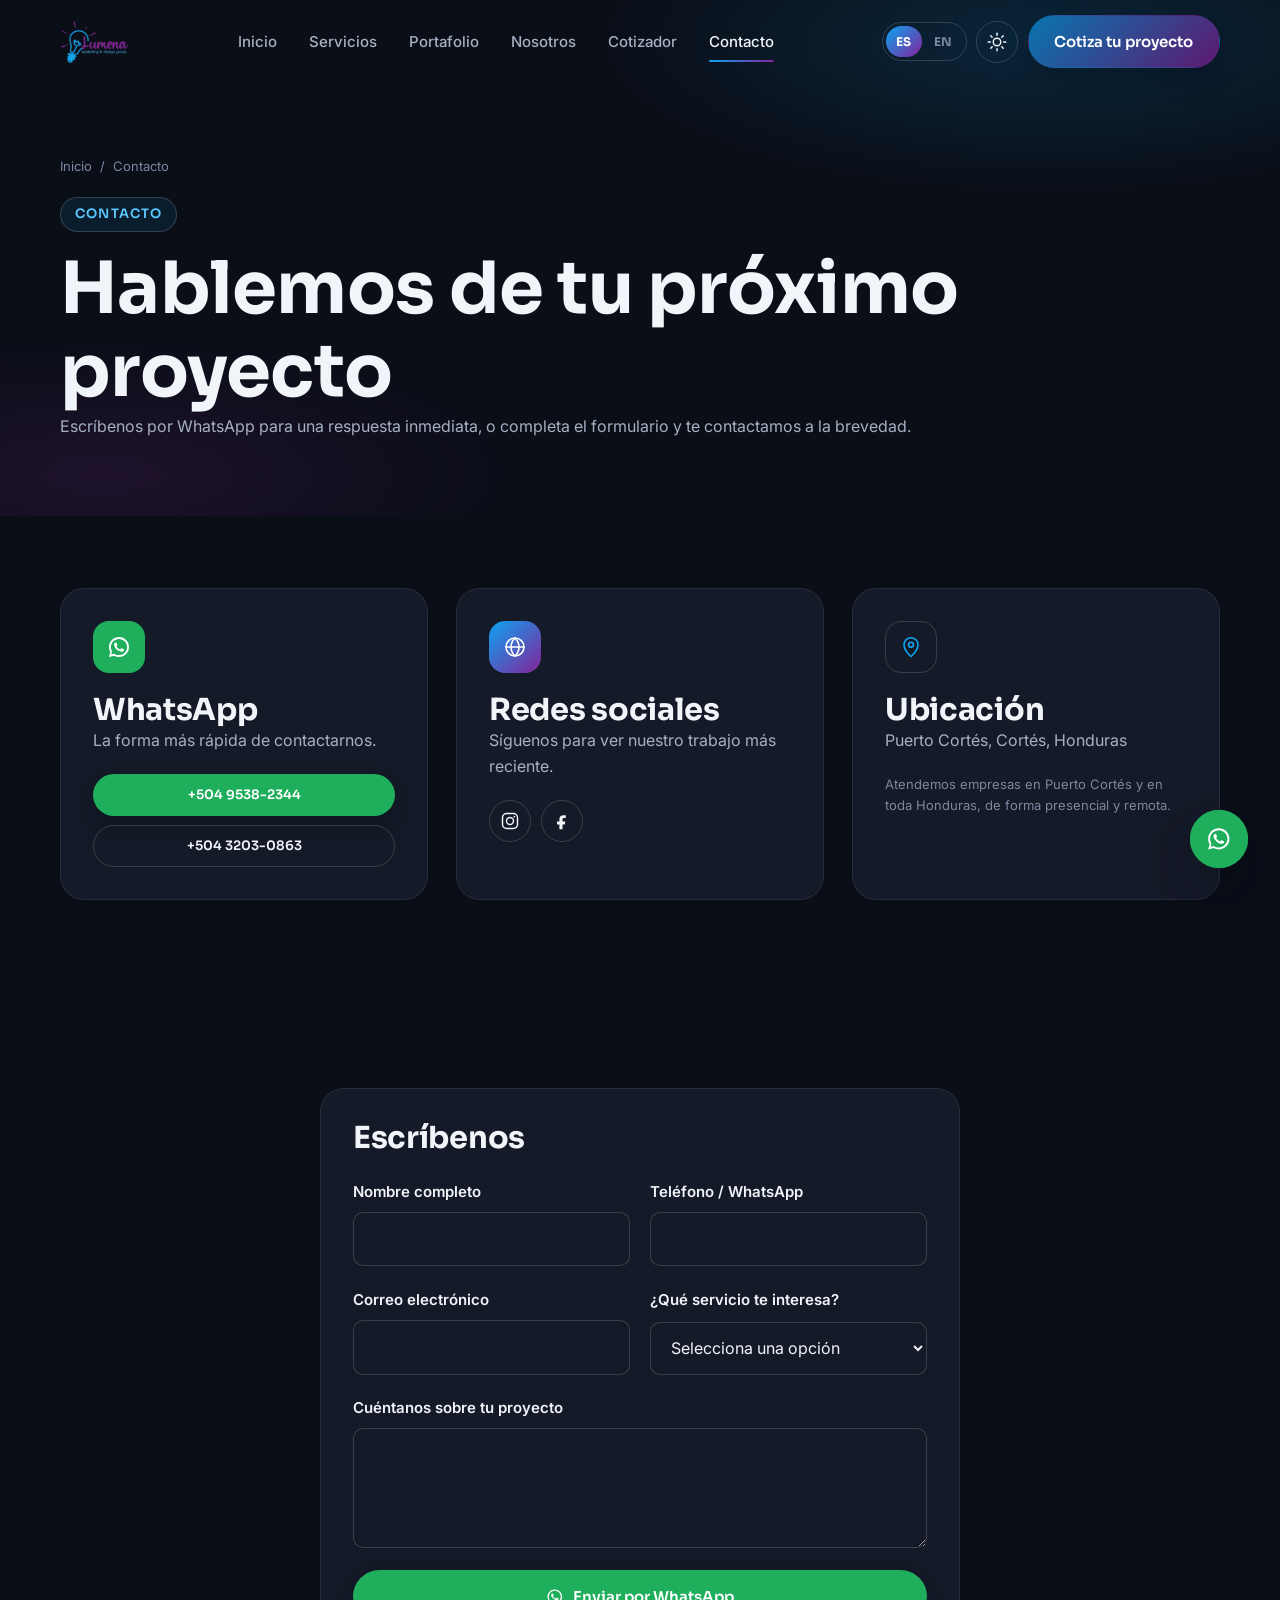
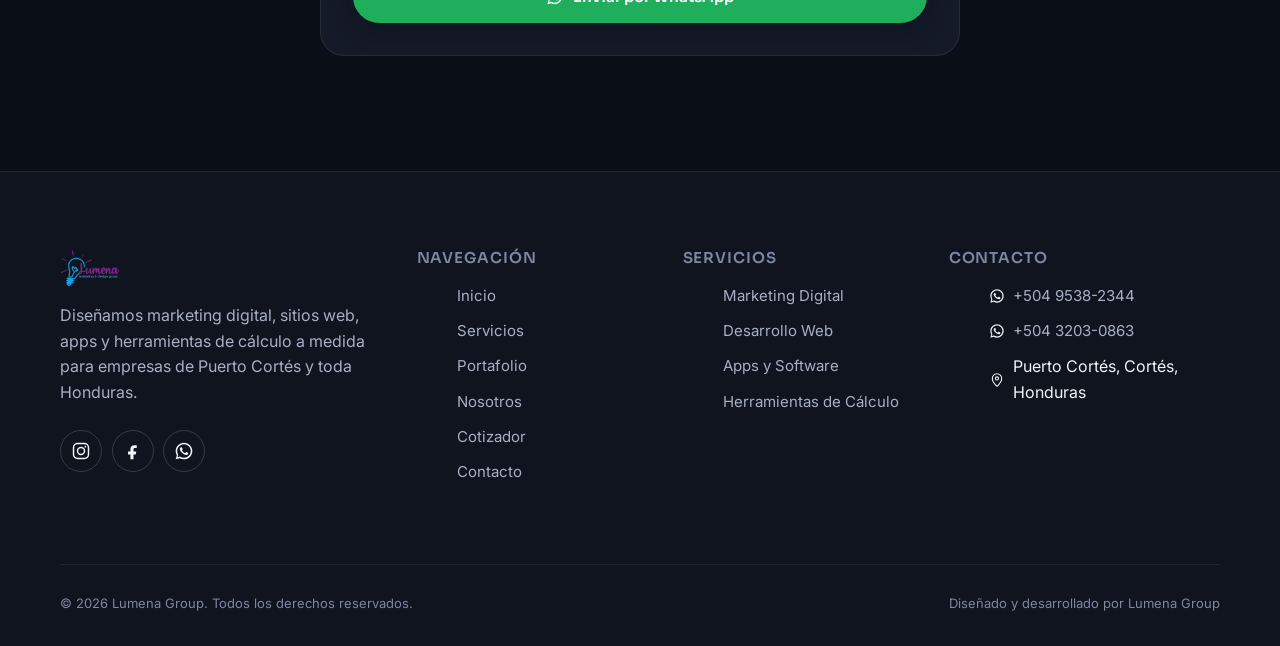
==== contacto.html @ 821e691a "Add complete Lumena Group site (assets, pages, i18n, cotizador) Replaces the initial upload, which w" ====
<!doctype html>
<html lang="es" data-theme="dark">
<head>
<meta charset="UTF-8">
<meta name="viewport" content="width=device-width, initial-scale=1.0">
<title data-i18n="contact.title">Contacto — Lumena Group</title>
<meta name="description" content="Escríbenos por WhatsApp o completa el formulario para hablar sobre tu proyecto de marketing digital o desarrollo de software en Puerto Cortés, Honduras.">
<meta name="theme-color" content="#0A0E17">
<meta property="og:type" content="website">
<meta property="og:site_name" content="Lumena Group">
<meta property="og:locale" content="es_HN">
<meta property="og:title" content="Contacto — Lumena Group">
<meta property="og:description" content="Escríbenos por WhatsApp o completa el formulario para hablar sobre tu proyecto de marketing digital o desarrollo de software en Puerto Cortés, Honduras.">
<meta property="og:image" content="assets/img/og-image.png">
<meta property="og:image:width" content="1200">
<meta property="og:image:height" content="630">
<meta name="twitter:card" content="summary_large_image">
<meta name="twitter:title" content="Contacto — Lumena Group">
<meta name="twitter:description" content="Escríbenos por WhatsApp o completa el formulario para hablar sobre tu proyecto de marketing digital o desarrollo de software en Puerto Cortés, Honduras.">
<meta name="twitter:image" content="assets/img/og-image.png">
<link rel="icon" type="image/png" sizes="32x32" href="assets/img/favicon-32.png">
<link rel="icon" type="image/png" sizes="192x192" href="assets/img/favicon-192.png">
<link rel="apple-touch-icon" href="assets/img/favicon-192.png">
<link rel="preconnect" href="https://fonts.googleapis.com">
<link rel="preconnect" href="https://fonts.gstatic.com" crossorigin>
<link href="https://fonts.googleapis.com/css2?family=Sora:wght@500;600;700;800&family=Inter:wght@400;500;600;700&display=swap" rel="stylesheet">
<link rel="stylesheet" href="assets/css/style.css">
<script>
(function(){
  try {
    document.documentElement.setAttribute('data-theme', localStorage.getItem('lumena_theme') || 'dark');
    document.documentElement.setAttribute('lang', localStorage.getItem('lumena_lang') || 'es');
  } catch(e) {}
})();
</script>
</head>
<body>
<svg xmlns="http://www.w3.org/2000/svg" style="position:absolute;width:0;height:0;overflow:hidden" aria-hidden="true">
<defs>

<symbol id="icon-menu" viewBox="0 0 24 24" fill="none" stroke="currentColor" stroke-width="1.75" stroke-linecap="round">
  <line x1="3" y1="6" x2="21" y2="6"/><line x1="3" y1="12" x2="21" y2="12"/><line x1="3" y1="18" x2="21" y2="18"/>
</symbol>

<symbol id="icon-close" viewBox="0 0 24 24" fill="none" stroke="currentColor" stroke-width="1.75" stroke-linecap="round">
  <line x1="5" y1="5" x2="19" y2="19"/><line x1="19" y1="5" x2="5" y2="19"/>
</symbol>

<symbol id="icon-sun" viewBox="0 0 24 24" fill="none" stroke="currentColor" stroke-width="1.75" stroke-linecap="round">
  <circle cx="12" cy="12" r="4.5"/>
  <line x1="12" y1="1.5" x2="12" y2="4"/><line x1="12" y1="20" x2="12" y2="22.5"/>
  <line x1="1.5" y1="12" x2="4" y2="12"/><line x1="20" y1="12" x2="22.5" y2="12"/>
  <line x1="4.5" y1="4.5" x2="6.2" y2="6.2"/><line x1="17.8" y1="17.8" x2="19.5" y2="19.5"/>
  <line x1="19.5" y1="4.5" x2="17.8" y2="6.2"/><line x1="6.2" y1="17.8" x2="4.5" y2="19.5"/>
</symbol>

<symbol id="icon-moon" viewBox="0 0 24 24" fill="none" stroke="currentColor" stroke-width="1.75" stroke-linecap="round" stroke-linejoin="round">
  <path d="M20 14.5A8.5 8.5 0 1 1 9.5 4 6.8 6.8 0 0 0 20 14.5Z"/>
</symbol>

<symbol id="icon-chevron-down" viewBox="0 0 24 24" fill="none" stroke="currentColor" stroke-width="1.75" stroke-linecap="round" stroke-linejoin="round">
  <polyline points="5 8 12 15 19 8"/>
</symbol>

<symbol id="icon-arrow-right" viewBox="0 0 24 24" fill="none" stroke="currentColor" stroke-width="1.75" stroke-linecap="round" stroke-linejoin="round">
  <line x1="4" y1="12" x2="19" y2="12"/><polyline points="13 6 19 12 13 18"/>
</symbol>

<symbol id="icon-check" viewBox="0 0 24 24" fill="none" stroke="currentColor" stroke-width="2" stroke-linecap="round" stroke-linejoin="round">
  <polyline points="4 12.5 9.5 18 20 6"/>
</symbol>

<symbol id="icon-check-circle" viewBox="0 0 24 24" fill="none" stroke="currentColor" stroke-width="1.75" stroke-linecap="round" stroke-linejoin="round">
  <circle cx="12" cy="12" r="9.25"/><polyline points="7.5 12.5 10.5 15.5 16.5 9"/>
</symbol>

<symbol id="icon-whatsapp" viewBox="0 0 24 24" fill="currentColor">
  <path d="M12.02 2C6.5 2 2 6.48 2 12c0 1.86.51 3.6 1.4 5.09L2 22l5.06-1.33A9.94 9.94 0 0 0 12.02 22C17.53 22 22 17.52 22 12S17.53 2 12.02 2Zm0 18.1c-1.62 0-3.14-.44-4.44-1.22l-.32-.19-3 .79.8-2.93-.21-.3A8.06 8.06 0 0 1 3.9 12c0-4.48 3.65-8.1 8.12-8.1 4.47 0 8.1 3.62 8.1 8.1 0 4.48-3.63 8.1-8.1 8.1Zm4.45-6.06c-.24-.12-1.44-.71-1.66-.79-.22-.08-.39-.12-.55.12-.16.24-.63.79-.78.95-.14.16-.29.18-.53.06-.24-.12-1.03-.38-1.96-1.21-.72-.64-1.21-1.44-1.35-1.68-.14-.24-.02-.37.11-.49.11-.11.24-.29.36-.43.12-.14.16-.24.24-.4.08-.16.04-.31-.02-.43-.06-.12-.55-1.33-.76-1.82-.2-.48-.4-.41-.55-.42h-.47c-.16 0-.43.06-.65.31-.22.24-.86.84-.86 2.05 0 1.21.88 2.38 1 2.54.12.16 1.74 2.66 4.22 3.72.59.25 1.05.4 1.41.52.59.19 1.13.16 1.56.1.48-.07 1.44-.59 1.64-1.16.2-.57.2-1.06.14-1.16-.06-.11-.22-.17-.46-.29Z"/>
</symbol>

<symbol id="icon-instagram" viewBox="0 0 24 24" fill="none" stroke="currentColor" stroke-width="1.75">
  <rect x="3" y="3" width="18" height="18" rx="5"/>
  <circle cx="12" cy="12" r="4.2"/>
  <circle cx="17.2" cy="6.8" r="1" fill="currentColor" stroke="none"/>
</symbol>

<symbol id="icon-facebook" viewBox="0 0 24 24" fill="currentColor">
  <path d="M14.5 8.5H16.5V5.2C16.16 5.15 15 5.05 13.65 5.05C10.83 5.05 8.9 6.78 8.9 9.94V12.5H6V16.15H8.9V22H12.6V16.15H15.38L15.85 12.5H12.6V10.31C12.6 9.28 12.88 8.5 14.5 8.5Z"/>
</symbol>

<symbol id="icon-megaphone" viewBox="0 0 24 24" fill="none" stroke="currentColor" stroke-width="1.6" stroke-linecap="round" stroke-linejoin="round">
  <path d="M3 11v2a1.5 1.5 0 0 0 1.5 1.5H6l1 5h2l-.6-5H10l8 4V6l-8 4H4.5A1.5 1.5 0 0 0 3 11Z"/>
  <path d="M18 9.5a3 3 0 0 1 0 5"/>
</symbol>

<symbol id="icon-code" viewBox="0 0 24 24" fill="none" stroke="currentColor" stroke-width="1.6" stroke-linecap="round" stroke-linejoin="round">
  <polyline points="9 8 4.5 12 9 16"/><polyline points="15 8 19.5 12 15 16"/><line x1="13.5" y1="6" x2="10.5" y2="18"/>
</symbol>

<symbol id="icon-devices" viewBox="0 0 24 24" fill="none" stroke="currentColor" stroke-width="1.6" stroke-linecap="round" stroke-linejoin="round">
  <rect x="2.5" y="4.5" width="13" height="9.5" rx="1.2"/>
  <line x1="6" y1="17.5" x2="12" y2="17.5"/>
  <rect x="15.5" y="9" width="6" height="10.5" rx="1.2"/>
</symbol>

<symbol id="icon-calculator" viewBox="0 0 24 24" fill="none" stroke="currentColor" stroke-width="1.6" stroke-linecap="round" stroke-linejoin="round">
  <rect x="4.5" y="2.5" width="15" height="19" rx="2"/>
  <line x1="7.5" y1="6" x2="16.5" y2="6"/>
  <line x1="7.5" y1="11" x2="7.5" y2="11.01"/><line x1="12" y1="11" x2="12" y2="11.01"/><line x1="16.5" y1="11" x2="16.5" y2="11.01"/>
  <line x1="7.5" y1="14.7" x2="7.5" y2="14.71"/><line x1="12" y1="14.7" x2="12" y2="14.71"/><line x1="16.5" y1="14.7" x2="16.5" y2="14.71"/>
  <line x1="7.5" y1="18.4" x2="7.5" y2="18.41"/><line x1="12" y1="18.4" x2="12" y2="18.41"/><line x1="16.5" y1="18.4" x2="16.5" y2="18.41"/>
</symbol>

<symbol id="icon-chart-bar" viewBox="0 0 24 24" fill="none" stroke="currentColor" stroke-width="1.6" stroke-linecap="round" stroke-linejoin="round">
  <line x1="4" y1="20" x2="20" y2="20"/>
  <rect x="6" y="13" width="3" height="7"/><rect x="10.5" y="9" width="3" height="11"/><rect x="15" y="5" width="3" height="15"/>
</symbol>

<symbol id="icon-users" viewBox="0 0 24 24" fill="none" stroke="currentColor" stroke-width="1.6" stroke-linecap="round" stroke-linejoin="round">
  <circle cx="8.5" cy="8" r="3"/><path d="M2.8 19c.6-3 3-5 5.7-5s5.1 2 5.7 5"/>
  <circle cx="16.5" cy="8.5" r="2.4"/><path d="M15.2 14.2c2 .2 3.9 1.9 4.4 4.3"/>
</symbol>

<symbol id="icon-target" viewBox="0 0 24 24" fill="none" stroke="currentColor" stroke-width="1.6" stroke-linecap="round" stroke-linejoin="round">
  <circle cx="12" cy="12" r="9"/><circle cx="12" cy="12" r="5"/><circle cx="12" cy="12" r="1" fill="currentColor" stroke="none"/>
</symbol>

<symbol id="icon-rocket" viewBox="0 0 24 24" fill="none" stroke="currentColor" stroke-width="1.6" stroke-linecap="round" stroke-linejoin="round">
  <path d="M12 2.5c3 1.3 5 4.4 5 8.4 0 2-1 4.7-2.3 6.1l-2.7 2.5-2.7-2.5C8 15.6 7 12.9 7 10.9c0-4 2-7.1 5-8.4Z"/>
  <circle cx="12" cy="10" r="1.8"/>
  <path d="M8.3 16.7 6 19.5l.6-3.6M15.7 16.7 18 19.5l-.6-3.6"/>
</symbol>

<symbol id="icon-shield-check" viewBox="0 0 24 24" fill="none" stroke="currentColor" stroke-width="1.6" stroke-linecap="round" stroke-linejoin="round">
  <path d="M12 2.8 19 5.5v6c0 4.6-2.9 8.2-7 9.7-4.1-1.5-7-5.1-7-9.7v-6Z"/>
  <polyline points="8.7 12.2 11 14.5 15.5 9.8"/>
</symbol>

<symbol id="icon-clock" viewBox="0 0 24 24" fill="none" stroke="currentColor" stroke-width="1.6" stroke-linecap="round" stroke-linejoin="round">
  <circle cx="12" cy="12" r="9"/><polyline points="12 7 12 12 16 14.5"/>
</symbol>

<symbol id="icon-map-pin" viewBox="0 0 24 24" fill="none" stroke="currentColor" stroke-width="1.6" stroke-linecap="round" stroke-linejoin="round">
  <path d="M12 21.5s7-6.4 7-11.8A7 7 0 0 0 5 9.7c0 5.4 7 11.8 7 11.8Z"/><circle cx="12" cy="9.7" r="2.4"/>
</symbol>

<symbol id="icon-mail" viewBox="0 0 24 24" fill="none" stroke="currentColor" stroke-width="1.6" stroke-linecap="round" stroke-linejoin="round">
  <rect x="2.8" y="5" width="18.4" height="14" rx="2"/><polyline points="3.5 6 12 12.5 20.5 6"/>
</symbol>

<symbol id="icon-star" viewBox="0 0 24 24" fill="currentColor">
  <path d="M12 2.8 14.6 9l6.6.5-5 4.4 1.5 6.4L12 16.9 6.3 20.3l1.5-6.4-5-4.4L9.4 9Z"/>
</symbol>

<symbol id="icon-quote" viewBox="0 0 24 24" fill="currentColor">
  <path d="M4 8.4C4 6 5.9 4 8.4 4v2.3c-1.2 0-2.1 1-2.1 2.1v.4h2.1V15H4V8.4Zm9.6 0c0-2.4 1.9-4.4 4.4-4.4v2.3c-1.2 0-2.1 1-2.1 2.1v.4h2.1V15h-4.4V8.4Z"/>
</symbol>

<symbol id="icon-layers" viewBox="0 0 24 24" fill="none" stroke="currentColor" stroke-width="1.6" stroke-linecap="round" stroke-linejoin="round">
  <polygon points="12 3 21 8 12 13 3 8"/><polyline points="3 13 12 18 21 13"/><polyline points="3 17.5 12 22.5 21 17.5"/>
</symbol>

<symbol id="icon-briefcase" viewBox="0 0 24 24" fill="none" stroke="currentColor" stroke-width="1.6" stroke-linecap="round" stroke-linejoin="round">
  <rect x="2.8" y="7.5" width="18.4" height="12" rx="2"/><path d="M8.5 7.5V5.8A1.8 1.8 0 0 1 10.3 4h3.4a1.8 1.8 0 0 1 1.8 1.8V7.5"/><line x1="2.8" y1="12.5" x2="21.2" y2="12.5"/>
</symbol>

<symbol id="icon-gauge" viewBox="0 0 24 24" fill="none" stroke="currentColor" stroke-width="1.6" stroke-linecap="round" stroke-linejoin="round">
  <path d="M3.5 15.5a8.5 8.5 0 1 1 17 0"/><line x1="12" y1="15.5" x2="15.5" y2="10.5"/><line x1="3.5" y1="15.5" x2="5" y2="15.5"/><line x1="19" y1="15.5" x2="20.5" y2="15.5"/>
</symbol>

<symbol id="icon-database" viewBox="0 0 24 24" fill="none" stroke="currentColor" stroke-width="1.6" stroke-linecap="round" stroke-linejoin="round">
  <ellipse cx="12" cy="5.5" rx="7.5" ry="2.8"/>
  <path d="M4.5 5.5V18c0 1.5 3.4 2.8 7.5 2.8s7.5-1.3 7.5-2.8V5.5"/>
  <path d="M4.5 11.8c0 1.5 3.4 2.8 7.5 2.8s7.5-1.3 7.5-2.8"/>
</symbol>

<symbol id="icon-file-check" viewBox="0 0 24 24" fill="none" stroke="currentColor" stroke-width="1.6" stroke-linecap="round" stroke-linejoin="round">
  <path d="M6.5 2.8h7l4 4v13.4a1 1 0 0 1-1 1h-10a1 1 0 0 1-1-1V3.8a1 1 0 0 1 1-1Z"/>
  <polyline points="13.5 2.8 13.5 6.8 17.5 6.8"/>
  <polyline points="8.8 14 10.8 16 15.2 11.3"/>
</symbol>

<symbol id="icon-coins" viewBox="0 0 24 24" fill="none" stroke="currentColor" stroke-width="1.6" stroke-linecap="round" stroke-linejoin="round">
  <ellipse cx="9" cy="7" rx="6" ry="3.2"/>
  <path d="M3 7v4.5c0 1.8 2.7 3.2 6 3.2s6-1.4 6-3.2V7"/>
  <path d="M3 11.5V16c0 1.8 2.7 3.2 6 3.2 1 0 1.9-.1 2.8-.4"/>
  <path d="M13.5 12.3c.7-.3 1.6-.4 2.5-.4 3.3 0 6 1.4 6 3.2s-2.7 3.2-6 3.2-6-1.4-6-3.2"/>
</symbol>

<symbol id="icon-globe" viewBox="0 0 24 24" fill="none" stroke="currentColor" stroke-width="1.6" stroke-linecap="round" stroke-linejoin="round">
  <circle cx="12" cy="12" r="9"/><line x1="3" y1="12" x2="21" y2="12"/>
  <path d="M12 3c2.5 2.4 4 5.6 4 9s-1.5 6.6-4 9c-2.5-2.4-4-5.6-4-9s1.5-6.6 4-9Z"/>
</symbol>

<symbol id="icon-drone" viewBox="0 0 24 24" fill="none" stroke="currentColor" stroke-width="1.6" stroke-linecap="round" stroke-linejoin="round">
  <rect x="9.5" y="9.5" width="5" height="5" rx="1"/>
  <line x1="9.5" y1="9.5" x2="4.5" y2="4.5"/><line x1="14.5" y1="9.5" x2="19.5" y2="4.5"/>
  <line x1="9.5" y1="14.5" x2="4.5" y2="19.5"/><line x1="14.5" y1="14.5" x2="19.5" y2="19.5"/>
  <circle cx="4.5" cy="4.5" r="2"/><circle cx="19.5" cy="4.5" r="2"/><circle cx="4.5" cy="19.5" r="2"/><circle cx="19.5" cy="19.5" r="2"/>
</symbol>

<symbol id="icon-heart-pulse" viewBox="0 0 24 24" fill="none" stroke="currentColor" stroke-width="1.6" stroke-linecap="round" stroke-linejoin="round">
  <path d="M12 20.2s-7.4-4.6-9.7-9.3C.9 7.3 2.6 4 6 4c2 0 3.4 1.1 4.2 2.3.4.6 1.2.6 1.6 0C12.6 5.1 14 4 16 4c3.4 0 5.1 3.3 3.7 6.9-.4 1-1 2-1.7 2.9h-3.2l-1.4-2.4-2 3.6-1.2-1.9H6.6"/>
</symbol>

</defs>
</svg>

<a href="#main" class="skip-link" data-i18n="a11y.skip">Saltar al contenido principal</a>

<header class="navbar" id="navbar">
  <div class="container">
    <a href="index.html" class="brand" aria-label="Lumena Group">
      <img src="assets/img/logo-lumena-transparent.png" alt="Lumena Group" width="70" height="44" style="height:44px;width:auto">
    </a>
    <nav class="nav-links" aria-label="Principal">
      <a href="index.html" data-i18n="nav.home">Inicio</a>
      <a href="servicios.html" data-i18n="nav.services">Servicios</a>
      <a href="portafolio.html" data-i18n="nav.portfolio">Portafolio</a>
      <a href="nosotros.html" data-i18n="nav.about">Nosotros</a>
      <a href="cotizador.html" data-i18n="nav.quote">Cotizador</a>
      <a href="contacto.html" data-i18n="nav.contact">Contacto</a>
    </nav>
    <div class="nav-actions">
      <div class="lang-toggle" role="group" aria-label="Idioma / Language">
        <button type="button" data-lang="es">ES</button>
        <button type="button" data-lang="en">EN</button>
      </div>
      <button type="button" class="icon-btn theme-toggle" aria-label="Cambiar tema / Toggle theme">
        <svg class="icon"><use href="#icon-sun"></use></svg>
      </button>
      <a href="cotizador.html" class="btn btn-primary desktop-only" data-i18n="nav.cta">Cotiza tu proyecto</a>
      <button type="button" class="nav-toggle" aria-label="Abrir menú" aria-expanded="false">
        <svg class="icon"><use href="#icon-menu"></use></svg>
      </button>
    </div>
  </div>
</header>

<div class="mobile-panel">
  <a href="index.html" data-i18n="nav.home">Inicio</a>
  <a href="servicios.html" data-i18n="nav.services">Servicios</a>
  <a href="portafolio.html" data-i18n="nav.portfolio">Portafolio</a>
  <a href="nosotros.html" data-i18n="nav.about">Nosotros</a>
  <a href="cotizador.html" data-i18n="nav.quote">Cotizador</a>
  <a href="contacto.html" data-i18n="nav.contact">Contacto</a>
  <a href="cotizador.html" class="btn btn-primary btn-block" data-i18n="nav.cta">Cotiza tu proyecto</a>
</div>

<main id="main">

  <section class="page-hero">
    <div class="hero-bg" aria-hidden="true"></div>
    <div class="container">
      <div class="breadcrumb reveal">
        <a href="index.html" data-i18n="nav.home">Inicio</a> <span>/</span> <span data-i18n="nav.contact">Contacto</span>
      </div>
      <span class="eyebrow reveal" data-i18n="contact.hero.eyebrow">Contacto</span>
      <h1 class="reveal-clip" style="margin-top:1rem;max-width:18ch" data-i18n="contact.hero.title">Hablemos de tu próximo proyecto</h1>
      <p class="lede reveal" data-i18n="contact.hero.lede">Escríbenos por WhatsApp para una respuesta inmediata, o completa el formulario y te contactamos a la brevedad.</p>
    </div>
  </section>

  <!-- ============ INFO CARDS ============ -->
  <section class="section-tight">
    <div class="container">
      <div class="grid grid-3">
        <div class="card reveal">
          <div class="icon-tile" style="background:#1FAF5C"><svg class="icon"><use href="#icon-whatsapp"></use></svg></div>
          <h3 data-i18n="contact.whatsapp.title">WhatsApp</h3>
          <p data-i18n="contact.whatsapp.desc">La forma más rápida de contactarnos.</p>
          <div style="display:flex;flex-direction:column;gap:.6rem;margin-top:1.25rem">
            <a href="https://wa.me/50495382344" target="_blank" rel="noopener" class="btn btn-whatsapp btn-sm">+504 9538-2344</a>
            <a href="https://wa.me/50432030863" target="_blank" rel="noopener" class="btn btn-ghost btn-sm">+504 3203-0863</a>
          </div>
        </div>
        <div class="card reveal">
          <div class="icon-tile"><svg class="icon"><use href="#icon-globe"></use></svg></div>
          <h3 data-i18n="contact.social.title">Redes sociales</h3>
          <p data-i18n="contact.social.desc">Síguenos para ver nuestro trabajo más reciente.</p>
          <div class="social-row" style="margin-top:1.25rem">
            <a class="icon-btn" href="https://www.instagram.com/lumenamkt?igsh=MTdiOXc4M3N5MjI0Yw==" target="_blank" rel="noopener" aria-label="Instagram">
              <svg class="icon"><use href="#icon-instagram"></use></svg>
            </a>
            <a class="icon-btn" href="https://www.facebook.com/share/1AxKSv87Qi/?mibextid=wwXIfr" target="_blank" rel="noopener" aria-label="Facebook">
              <svg class="icon"><use href="#icon-facebook"></use></svg>
            </a>
          </div>
        </div>
        <div class="card reveal">
          <div class="icon-tile outline"><svg class="icon"><use href="#icon-map-pin"></use></svg></div>
          <h3 data-i18n="contact.location.title">Ubicación</h3>
          <p data-i18n="contact.location.desc">Puerto Cortés, Cortés, Honduras</p>
          <p class="muted" style="font-size:var(--fs-xs);margin-top:1.25rem" data-i18n="contact.map.note">Atendemos empresas en Puerto Cortés y en toda Honduras, de forma presencial y remota.</p>
        </div>
      </div>
    </div>
  </section>

  <!-- ============ FORM ============ -->
  <section class="section">
    <div class="container" style="max-width:720px">
      <div class="card reveal">
        <h3 data-i18n="contact.form.title">Escríbenos</h3>
        <form data-contact-form novalidate style="margin-top:1.5rem">
          <div class="form-row">
            <div class="form-field" data-field="name">
              <label for="cName" data-i18n="contact.form.name">Nombre completo <span class="required-mark">*</span></label>
              <input id="cName" type="text" name="name" autocomplete="name" required>
              <span class="error-msg" data-i18n="contact.form.required">Este campo es obligatorio.</span>
            </div>
            <div class="form-field" data-field="phone">
              <label for="cPhone" data-i18n="contact.form.phone">Teléfono / WhatsApp <span class="required-mark">*</span></label>
              <input id="cPhone" type="tel" name="phone" autocomplete="tel" required>
              <span class="error-msg" data-i18n="contact.form.required">Este campo es obligatorio.</span>
            </div>
          </div>
          <div class="form-row">
            <div class="form-field" data-field="email">
              <label for="cEmail" data-i18n="contact.form.email">Correo electrónico</label>
              <input id="cEmail" type="email" name="email" autocomplete="email">
              <span class="error-msg" data-i18n="contact.form.invalid.email">Ingresa un correo electrónico válido.</span>
            </div>
            <div class="form-field">
              <label for="cService" data-i18n="contact.form.service">¿Qué servicio te interesa?</label>
              <select id="cService" name="service">
                <option value="" data-i18n="contact.form.service.placeholder">Selecciona una opción</option>
                <option value="marketing" data-i18n="quote.service.marketing">Marketing Digital</option>
                <option value="web" data-i18n="quote.service.web">Desarrollo Web</option>
                <option value="apps" data-i18n="quote.service.apps">App o Software</option>
                <option value="tools" data-i18n="quote.service.tools">Herramienta de Cálculo</option>
              </select>
            </div>
          </div>
          <div class="form-field">
            <label for="cMessage" data-i18n="contact.form.message">Cuéntanos sobre tu proyecto</label>
            <textarea id="cMessage" name="message"></textarea>
          </div>
          <button type="submit" class="btn btn-whatsapp btn-block">
            <svg class="icon"><use href="#icon-whatsapp"></use></svg>
            <span data-i18n="contact.form.submit">Enviar por WhatsApp</span>
          </button>
          <div class="badge-pill success" data-contact-success style="display:none;margin-top:1.25rem;justify-content:center">
            <svg class="icon"><use href="#icon-check-circle"></use></svg>
            <span data-i18n="contact.form.success">¡Listo! Abrimos WhatsApp con tu mensaje para que lo envíes.</span>
          </div>
        </form>
      </div>
    </div>
  </section>

</main>

<footer class="site-footer">
  <div class="container">
    <div class="footer-grid">
      <div class="footer-brand">
        <a href="index.html" class="brand" aria-label="Lumena Group">
          <img src="assets/img/logo-lumena-transparent.png" alt="Lumena Group" style="height:38px;width:auto">
        </a>
        <p data-i18n="footer.tagline">Diseñamos marketing digital, sitios web, apps y herramientas de cálculo a medida para empresas de Puerto Cortés y toda Honduras.</p>
        <div class="social-row">
          <a class="icon-btn" href="https://www.instagram.com/lumenamkt?igsh=MTdiOXc4M3N5MjI0Yw==" target="_blank" rel="noopener" aria-label="Instagram">
            <svg class="icon"><use href="#icon-instagram"></use></svg>
          </a>
          <a class="icon-btn" href="https://www.facebook.com/share/1AxKSv87Qi/?mibextid=wwXIfr" target="_blank" rel="noopener" aria-label="Facebook">
            <svg class="icon"><use href="#icon-facebook"></use></svg>
          </a>
          <a class="icon-btn" href="https://wa.me/50495382344" target="_blank" rel="noopener" aria-label="WhatsApp">
            <svg class="icon"><use href="#icon-whatsapp"></use></svg>
          </a>
        </div>
      </div>
      <div class="footer-col">
        <h4 data-i18n="footer.nav.title">Navegación</h4>
        <ul>
          <li><a href="index.html" data-i18n="nav.home">Inicio</a></li>
          <li><a href="servicios.html" data-i18n="nav.services">Servicios</a></li>
          <li><a href="portafolio.html" data-i18n="nav.portfolio">Portafolio</a></li>
          <li><a href="nosotros.html" data-i18n="nav.about">Nosotros</a></li>
          <li><a href="cotizador.html" data-i18n="nav.quote">Cotizador</a></li>
          <li><a href="contacto.html" data-i18n="nav.contact">Contacto</a></li>
        </ul>
      </div>
      <div class="footer-col">
        <h4 data-i18n="footer.services.title">Servicios</h4>
        <ul>
          <li><a href="servicios.html#marketing" data-i18n="footer.services.marketing">Marketing Digital</a></li>
          <li><a href="servicios.html#web" data-i18n="footer.services.web">Desarrollo Web</a></li>
          <li><a href="servicios.html#apps" data-i18n="footer.services.apps">Apps y Software</a></li>
          <li><a href="servicios.html#herramientas" data-i18n="footer.services.tools">Herramientas de Cálculo</a></li>
        </ul>
      </div>
      <div class="footer-col">
        <h4 data-i18n="footer.contact.title">Contacto</h4>
        <ul>
          <li><svg class="icon" style="width:1rem;height:1rem"><use href="#icon-whatsapp"></use></svg><a href="https://wa.me/50495382344" target="_blank" rel="noopener">+504 9538-2344</a></li>
          <li><svg class="icon" style="width:1rem;height:1rem"><use href="#icon-whatsapp"></use></svg><a href="https://wa.me/50432030863" target="_blank" rel="noopener">+504 3203-0863</a></li>
          <li><svg class="icon" style="width:1rem;height:1rem"><use href="#icon-map-pin"></use></svg><span data-i18n="footer.contact.location">Puerto Cortés, Cortés, Honduras</span></li>
        </ul>
      </div>
    </div>
    <div class="footer-bottom">
      <span>&copy; <span class="current-year"></span> Lumena Group. <span data-i18n="footer.rights">Todos los derechos reservados.</span></span>
      <span data-i18n="footer.madeby">Diseñado y desarrollado por Lumena Group</span>
    </div>
  </div>
</footer>

<a href="https://wa.me/50495382344" class="wa-float" target="_blank" rel="noopener" data-i18n-aria="wa.float.label" aria-label="Escríbenos por WhatsApp">
  <svg class="icon"><use href="#icon-whatsapp"></use></svg>
</a>

<script src="assets/js/i18n.js" defer></script>
<script src="assets/js/main.js" defer></script>
<script src="assets/js/contact.js" defer></script>
</body>
</html>
---- assets/css/style.css ----
/* =========================================================
   LUMENA GROUP — Design System
   Marca: azul #0BA4F2 · morado #842399
   Tipografía: Sora (títulos) + Inter (texto)
   ========================================================= */

/* ---------- Reset ---------- */
*, *::before, *::after { box-sizing: border-box; }
html { -webkit-text-size-adjust: 100%; scroll-behavior: smooth; }
@media (prefers-reduced-motion: reduce) {
  html { scroll-behavior: auto; }
}
body, h1, h2, h3, h4, p, figure, blockquote, dl, dd { margin: 0; }
ul[class], ol[class] { list-style: none; margin: 0; padding: 0; }
img, picture, svg { display: block; max-width: 100%; }
input, button, textarea, select { font: inherit; color: inherit; }
button { cursor: pointer; }
a { color: inherit; text-decoration: none; }

/* ---------- Design tokens ---------- */
:root {
  /* Brand */
  --brand-blue: #0BA4F2;
  --brand-blue-dark: #0876B0;
  --brand-blue-light: #5DC7FF;
  --brand-purple: #842399;
  --brand-purple-dark: #5E1970;
  --brand-purple-light: #C062D6;
  --gradient-brand: linear-gradient(135deg, var(--brand-blue) 0%, var(--brand-purple) 100%);
  --gradient-brand-deep: linear-gradient(135deg, var(--brand-blue-dark) 0%, var(--brand-purple-dark) 100%);

  /* Semantic feedback */
  --color-success: #22C55E;
  --color-danger: #F0506E;
  --color-warning: #F5A623;

  /* Surfaces — dark (default) */
  --bg: #0A0E17;
  --bg-elevated: #10141F;
  --surface: #151A28;
  --surface-2: #1C2333;
  --border: rgba(255,255,255,0.08);
  --border-strong: rgba(255,255,255,0.16);
  --text-primary: #F1F4F9;
  --text-secondary: #A7B0C3;
  --text-muted: #7C87A0;
  --overlay-scrim: rgba(6,8,14,0.72);

  --link-color: var(--brand-blue-light);
  --focus-ring: #5DC7FF;

  /* Shadows */
  --shadow-sm: 0 1px 2px rgba(0,0,0,0.24);
  --shadow-md: 0 8px 24px rgba(4,8,20,0.32);
  --shadow-lg: 0 24px 64px rgba(4,8,20,0.44);
  --shadow-glow-blue: 0 0 0 1px rgba(11,164,242,0.3), 0 12px 32px rgba(11,164,242,0.22);
  --shadow-glow-purple: 0 0 0 1px rgba(132,35,153,0.32), 0 12px 32px rgba(132,35,153,0.24);

  /* Radius */
  --radius-sm: 10px;
  --radius-md: 16px;
  --radius-lg: 24px;
  --radius-full: 999px;

  /* Type scale (fluid) */
  --fs-xs: 0.8125rem;
  --fs-sm: 0.9375rem;
  --fs-base: 1rem;
  --fs-md: clamp(1.05rem, 1rem + 0.25vw, 1.2rem);
  --fs-lg: clamp(1.2rem, 1.1rem + 0.5vw, 1.5rem);
  --fs-xl: clamp(1.5rem, 1.3rem + 1vw, 1.9rem);
  --fs-2xl: clamp(1.9rem, 1.6rem + 1.5vw, 2.5rem);
  --fs-3xl: clamp(2.3rem, 1.9rem + 2vw, 3.25rem);
  --fs-4xl: clamp(2.8rem, 2.1rem + 3.4vw, 4.5rem);

  --font-heading: "Sora", "Segoe UI", system-ui, sans-serif;
  --font-body: "Inter", "Segoe UI", system-ui, sans-serif;

  /* Layout */
  --container-w: 1240px;
  --section-py: clamp(64px, 9vw, 120px);
  --nav-h: 84px;

  /* Motion */
  --ease-out: cubic-bezier(0.16, 1, 0.3, 1);
  --ease-in-out: cubic-bezier(0.65, 0, 0.35, 1);
  --dur-fast: 150ms;
  --dur-base: 250ms;
  --dur-slow: 400ms;
}

:root[data-theme="light"] {
  --bg: #F5F7FB;
  --bg-elevated: #FFFFFF;
  --surface: #FFFFFF;
  --surface-2: #F0F3F9;
  --border: rgba(10,14,23,0.08);
  --border-strong: rgba(10,14,23,0.16);
  --text-primary: #10131A;
  --text-secondary: #4C5567;
  --text-muted: #5E6779;
  --overlay-scrim: rgba(10,14,23,0.55);
  --link-color: var(--brand-blue-dark);
  --shadow-sm: 0 1px 2px rgba(16,20,30,0.06);
  --shadow-md: 0 8px 24px rgba(16,20,30,0.08);
  --shadow-lg: 0 24px 64px rgba(16,20,30,0.12);
}

@media (prefers-reduced-motion: reduce) {
  *, *::before, *::after {
    animation-duration: 0.001ms !important;
    animation-iteration-count: 1 !important;
    transition-duration: 0.001ms !important;
    scroll-behavior: auto !important;
  }
}

/* ---------- Base ---------- */
body {
  background: var(--bg);
  color: var(--text-primary);
  font-family: var(--font-body);
  font-size: 16px;
  line-height: 1.6;
  -webkit-font-smoothing: antialiased;
  transition: background var(--dur-base) var(--ease-out), color var(--dur-base) var(--ease-out);
  overflow-x: hidden;
}

h1, h2, h3, h4 {
  font-family: var(--font-heading);
  color: var(--text-primary);
  line-height: 1.15;
  letter-spacing: -0.01em;
  font-weight: 700;
}
h1 { font-size: var(--fs-4xl); }
h2 { font-size: var(--fs-3xl); }
h3 { font-size: var(--fs-xl); }
h4 { font-size: var(--fs-md); font-weight: 600; }

p { color: var(--text-secondary); }
p + p { margin-top: 1em; }

a { transition: color var(--dur-fast) var(--ease-out); }

:focus-visible {
  outline: 2px solid var(--focus-ring);
  outline-offset: 3px;
  border-radius: 4px;
}

::selection { background: var(--brand-purple); color: #fff; }

svg.icon {
  width: 1.25rem;
  height: 1.25rem;
  flex-shrink: 0;
}

.text-gradient {
  background: var(--gradient-brand);
  -webkit-background-clip: text;
  background-clip: text;
  color: transparent;
}

.eyebrow {
  display: inline-flex;
  align-items: center;
  gap: 0.5rem;
  font-family: var(--font-heading);
  font-size: var(--fs-xs);
  font-weight: 600;
  letter-spacing: 0.08em;
  text-transform: uppercase;
  color: var(--brand-blue-light);
  padding: 0.4rem 0.9rem;
  border: 1px solid var(--border-strong);
  border-radius: var(--radius-full);
  background: color-mix(in srgb, var(--brand-blue) 10%, transparent);
}
:root[data-theme="light"] .eyebrow { color: var(--brand-purple-dark); }

/* ---------- Layout ---------- */
.container {
  width: 100%;
  max-width: var(--container-w);
  margin-inline: auto;
  padding-inline: clamp(20px, 4vw, 40px);
}

.section { padding-block: var(--section-py); }
.section-tight { padding-block: clamp(40px, 6vw, 72px); }

.section-head {
  max-width: 720px;
  margin-bottom: clamp(2.5rem, 5vw, 4rem);
}
.section-head.center { margin-inline: auto; text-align: center; }
.section-head h2 { margin-top: 0.9rem; }
.section-head p { margin-top: 1rem; font-size: var(--fs-md); }

.grid { display: grid; gap: 1.75rem; }
.grid-2 { grid-template-columns: repeat(2, 1fr); }
.grid-3 { grid-template-columns: repeat(3, 1fr); }
.grid-4 { grid-template-columns: repeat(4, 1fr); }

@media (max-width: 960px) {
  .grid-3, .grid-4 { grid-template-columns: repeat(2, 1fr); }
}
@media (max-width: 640px) {
  .grid-2, .grid-3, .grid-4 { grid-template-columns: 1fr; }
}

/* ---------- Buttons ---------- */
.btn {
  display: inline-flex;
  align-items: center;
  justify-content: center;
  gap: 0.55rem;
  font-family: var(--font-heading);
  font-weight: 600;
  font-size: var(--fs-sm);
  padding: 0.85rem 1.6rem;
  border-radius: var(--radius-full);
  border: 1px solid transparent;
  min-height: 48px;
  transition: transform var(--dur-fast) var(--ease-out), box-shadow var(--dur-base) var(--ease-out), background var(--dur-base) var(--ease-out), border-color var(--dur-base) var(--ease-out), opacity var(--dur-fast);
  white-space: nowrap;
  touch-action: manipulation;
}
.btn:active { transform: scale(0.97); }
.btn svg { width: 1.1rem; height: 1.1rem; }

.btn-primary {
  background: var(--gradient-brand-deep);
  color: #fff;
  box-shadow: var(--shadow-md);
}
.btn-primary:hover { box-shadow: var(--shadow-glow-blue); transform: translateY(-2px); }

.btn-ghost {
  background: transparent;
  color: var(--text-primary);
  border-color: var(--border-strong);
}
.btn-ghost:hover { border-color: var(--brand-blue); background: color-mix(in srgb, var(--brand-blue) 8%, transparent); }

.btn-whatsapp {
  background: #1FAF5C;
  color: #fff;
  box-shadow: var(--shadow-md);
}
.btn-whatsapp:hover { transform: translateY(-2px); box-shadow: 0 12px 32px rgba(31,175,92,0.3); }

.btn-block { width: 100%; }
.btn-sm { padding: 0.6rem 1.1rem; min-height: 40px; font-size: var(--fs-xs); }
.btn:disabled { opacity: 0.5; cursor: not-allowed; transform: none !important; }

/* ---------- Navbar ---------- */
.navbar {
  position: fixed;
  inset-inline: 0;
  top: 0;
  z-index: 100;
  height: var(--nav-h);
  display: flex;
  align-items: center;
  border-bottom: 1px solid transparent;
  transition: background var(--dur-base) var(--ease-out), border-color var(--dur-base) var(--ease-out), height var(--dur-base) var(--ease-out);
}
.navbar.is-scrolled {
  background: color-mix(in srgb, var(--bg) 82%, transparent);
  backdrop-filter: blur(14px) saturate(140%);
  -webkit-backdrop-filter: blur(14px) saturate(140%);
  border-bottom-color: var(--border);
  height: 72px;
}
.navbar .container { display: flex; align-items: center; justify-content: space-between; gap: 1.5rem; }

.brand { display: flex; align-items: center; gap: 0.65rem; }
.brand img { height: 34px; width: auto; }
.brand-word { font-family: var(--font-heading); font-weight: 700; font-size: 1.15rem; color: var(--text-primary); }

.nav-links { display: flex; align-items: center; gap: 2rem; }
.nav-links a {
  font-size: var(--fs-sm);
  font-weight: 500;
  color: var(--text-secondary);
  position: relative;
  padding-block: 0.4rem;
}
.nav-links a::after {
  content: "";
  position: absolute; left: 0; right: 0; bottom: -2px;
  height: 2px; border-radius: 2px;
  background: var(--gradient-brand);
  transform: scaleX(0);
  transform-origin: left;
  transition: transform var(--dur-base) var(--ease-out);
}
.nav-links a:hover { color: var(--text-primary); }
.nav-links a:hover::after, .nav-links a.active::after { transform: scaleX(1); }
.nav-links a.active { color: var(--text-primary); }

.nav-actions { display: flex; align-items: center; gap: 0.6rem; }

.icon-btn {
  display: inline-flex; align-items: center; justify-content: center;
  width: 42px; height: 42px;
  border-radius: var(--radius-full);
  border: 1px solid var(--border-strong);
  background: transparent;
  color: var(--text-primary);
  transition: background var(--dur-fast), border-color var(--dur-fast), transform var(--dur-fast);
}
.icon-btn:hover { background: var(--surface-2); transform: translateY(-1px); }

.lang-toggle {
  display: flex; align-items: center;
  border: 1px solid var(--border-strong);
  border-radius: var(--radius-full);
  padding: 3px;
  gap: 2px;
}
.lang-toggle button {
  border: none; background: transparent;
  font-family: var(--font-heading);
  font-size: 0.75rem; font-weight: 700;
  padding: 0.4rem 0.65rem;
  border-radius: var(--radius-full);
  color: var(--text-muted);
  transition: background var(--dur-fast), color var(--dur-fast);
}
.lang-toggle button.active { background: var(--gradient-brand); color: #fff; }

.nav-toggle {
  display: none;
  width: 42px; height: 42px;
  align-items: center; justify-content: center;
  border-radius: var(--radius-full);
  border: 1px solid var(--border-strong);
  background: transparent;
  color: var(--text-primary);
}

.mobile-panel {
  position: fixed;
  inset: 0;
  top: var(--nav-h);
  z-index: 90;
  background: var(--bg-elevated);
  padding: 2rem clamp(20px, 6vw, 40px);
  display: flex;
  flex-direction: column;
  gap: 0.25rem;
  transform: translateY(-8px);
  opacity: 0;
  visibility: hidden;
  transition: opacity var(--dur-base) var(--ease-out), transform var(--dur-base) var(--ease-out), visibility var(--dur-base);
}
.mobile-panel.is-open { opacity: 1; transform: translateY(0); visibility: visible; }
.mobile-panel a {
  font-family: var(--font-heading);
  font-size: 1.35rem; font-weight: 600;
  padding: 0.85rem 0;
  border-bottom: 1px solid var(--border);
  color: var(--text-primary);
}
.mobile-panel .btn { margin-top: 1.5rem; }

@media (max-width: 900px) {
  .nav-links { display: none; }
  .nav-toggle { display: inline-flex; }
  .nav-actions .btn-primary.desktop-only { display: none; }
}
@media (min-width: 901px) {
  .mobile-panel { display: none; }
}

/* ---------- Hero ---------- */
.hero {
  position: relative;
  padding-top: calc(var(--nav-h) + clamp(48px, 8vw, 96px));
  padding-bottom: clamp(64px, 9vw, 110px);
  overflow: hidden;
}
.hero-bg {
  position: absolute;
  inset: 0;
  z-index: -1;
  background:
    radial-gradient(60% 50% at 82% 8%, color-mix(in srgb, var(--brand-blue) 22%, transparent) 0%, transparent 60%),
    radial-gradient(55% 45% at 8% 92%, color-mix(in srgb, var(--brand-purple) 22%, transparent) 0%, transparent 60%);
}
/* Particle overlay: sits above the plain gradient (painted as this div's own CSS
   background, so it renders behind any child element automatically). Only actually
   drawn to by particles-bg.js in dark theme + desktop — otherwise stays empty/transparent. */
.hero-bg canvas { position: absolute; inset: 0; width: 100%; height: 100%; display: block; }
.hero-grid { display: grid; grid-template-columns: 1.05fr 0.95fr; gap: clamp(2rem, 5vw, 4rem); align-items: center; }
@media (max-width: 960px) { .hero-grid { grid-template-columns: 1fr; } }

.hero h1 { margin-top: 1.1rem; font-size: clamp(2.6rem, 1.9rem + 3vw, 4.75rem); font-weight: 800; letter-spacing: -0.02em; }
.hero .lede { font-size: var(--fs-md); margin-top: 1.25rem; max-width: 52ch; }
.hero-cta { display: flex; flex-wrap: wrap; gap: 1rem; margin-top: 2.25rem; }
.hero-stats { display: flex; gap: clamp(1.5rem, 4vw, 3rem); margin-top: 3rem; flex-wrap: wrap; }
.hero-stat b { display: block; font-family: var(--font-heading); font-size: var(--fs-xl); }
.hero-stat span { font-size: var(--fs-xs); color: var(--text-muted); text-transform: uppercase; letter-spacing: 0.06em; }

.hero-visual {
  position: relative;
  width: 100%;
  min-height: 420px;
  max-width: 480px;
  margin-inline: auto;
}
.hero-visual-img {
  position: absolute;
  top: 50%;
  left: 0;
  transform: translateY(-50%);
  width: 74%;
  border-radius: 0;
  box-shadow: none;
  mix-blend-mode: screen;
  -webkit-mask-image: radial-gradient(ellipse 62% 58% at 48% 50%, black 45%, transparent 92%);
  mask-image: radial-gradient(ellipse 62% 58% at 48% 50%, black 45%, transparent 92%);
}
:root[data-theme="light"] .hero-visual-img { display: none; }
@media (max-width: 640px) { .hero-visual-img { display: none; } }
.floating-chip {
  position: absolute;
  display: flex; align-items: center; gap: 0.5rem;
  background: var(--surface);
  border: 1px solid var(--border);
  padding: 0.6rem 0.9rem;
  border-radius: var(--radius-md);
  box-shadow: var(--shadow-md);
  font-size: var(--fs-xs);
  font-weight: 600;
}
.floating-chip svg { color: var(--brand-blue); width: 1.1rem; height: 1.1rem; }
.chip-1 { top: 4%; left: -4%; animation: chip-float 4.6s ease-in-out infinite; }
.chip-2 { bottom: 10%; right: -6%; animation: chip-float 5.4s ease-in-out infinite; animation-delay: 0.4s; }
.chip-3 { bottom: -2%; left: 12%; animation: chip-float 3.9s ease-in-out infinite; animation-delay: 0.8s; }
@keyframes chip-float {
  0%, 100% { transform: translateY(0); }
  50% { transform: translateY(-12px); }
}
.orbit-ring { animation: orbit-spin 48s linear infinite; }
.orbit-ring.r2 { animation-duration: 64s; animation-direction: reverse; }
.orbit-ring.r3 { animation-duration: 36s; }
/* Mobile hero: drop the decorative floating chips so headline + CTA lead immediately
   (content-priority) — this is a deliberate mobile layout decision, not a shrunk desktop visual. */
@media (max-width: 640px) {
  .hero-visual { display: none; }
}

/* ---------- Cards ---------- */
.card {
  background: var(--surface);
  border: 1px solid var(--border);
  border-radius: var(--radius-lg);
  padding: clamp(1.5rem, 2.5vw, 2.1rem);
  transition: transform var(--dur-base) var(--ease-out), border-color var(--dur-base), box-shadow var(--dur-base);
}
.card:hover { transform: translateY(-4px); border-color: var(--border-strong); box-shadow: var(--shadow-lg); }

.icon-tile {
  width: 52px; height: 52px;
  border-radius: var(--radius-md);
  display: flex; align-items: center; justify-content: center;
  background: var(--gradient-brand);
  color: #fff;
  margin-bottom: 1.25rem;
}
.icon-tile svg { width: 1.5rem; height: 1.5rem; }
.icon-tile.outline { background: transparent; border: 1px solid var(--border-strong); color: var(--brand-blue); }

/* Editorial index number — signature motif, replaces icon-tile in numbered lists */
.index-mark {
  display: flex;
  align-items: baseline;
  gap: 0.85rem;
  margin-bottom: 1rem;
}
.index-mark .num {
  font-family: var(--font-heading);
  font-weight: 800;
  font-size: clamp(2.4rem, 2rem + 1.5vw, 3.1rem);
  line-height: 1;
  color: transparent;
  -webkit-text-stroke: 1.5px var(--border-strong);
  transition: -webkit-text-stroke-color var(--dur-slow) var(--ease-out);
}
.card:hover .index-mark .num, .index-mark.is-lit .num {
  -webkit-text-stroke-color: var(--brand-blue);
}
.index-mark .icon-slot {
  display: flex; align-items: center; justify-content: center;
  width: 34px; height: 34px;
  border-radius: var(--radius-sm);
  border: 1px solid var(--border-strong);
  color: var(--brand-blue);
  flex-shrink: 0;
}
.index-mark .icon-slot svg { width: 1.1rem; height: 1.1rem; }

/* Brand light-ray divider — ties section breaks back to the Lumena bulb mark */
.rays-divider {
  display: flex;
  align-items: center;
  justify-content: center;
  gap: 0;
  margin-block: var(--section-py);
  color: var(--border-strong);
}
.rays-divider svg { width: clamp(64px, 10vw, 96px); height: auto; color: var(--brand-blue); opacity: 0.55; }
.rays-divider::before, .rays-divider::after {
  content: "";
  flex: 1;
  height: 1px;
  background: var(--border);
  max-width: 220px;
}

.service-card h3 { margin-top: 0; }
.service-card p { margin-top: 0.6rem; }
.service-card .tag-list { display: flex; flex-wrap: wrap; gap: 0.5rem; margin-top: 1.25rem; }
.tag {
  font-size: var(--fs-xs);
  padding: 0.3rem 0.7rem;
  border-radius: var(--radius-full);
  background: var(--surface-2);
  color: var(--text-secondary);
  border: 1px solid var(--border);
}

.link-arrow { display: inline-flex; align-items: center; gap: 0.4rem; font-weight: 600; font-size: var(--fs-sm); color: var(--brand-blue-light); margin-top: 1.25rem; }
.link-arrow svg { transition: transform var(--dur-fast) var(--ease-out); }
.card:hover .link-arrow svg, .link-arrow:hover svg { transform: translateX(4px); }
:root[data-theme="light"] .link-arrow { color: var(--brand-blue-dark); }

/* ---------- Stat strip ---------- */
.stat-strip {
  display: flex;
  flex-wrap: wrap;
  gap: clamp(1.5rem, 5vw, 4rem);
  justify-content: space-between;
  border-top: 1px solid var(--border);
  border-bottom: 1px solid var(--border);
  padding-block: clamp(2rem, 4vw, 3rem);
}
.stat-item { text-align: center; flex: 1 1 160px; }
.stat-item b { font-family: var(--font-heading); font-size: var(--fs-2xl); display: block; }
.stat-item span { font-size: var(--fs-xs); color: var(--text-muted); }

/* ---------- Portfolio ---------- */
.case-card {
  display: grid;
  grid-template-columns: 0.9fr 1.1fr;
  gap: 0;
  border-radius: var(--radius-lg);
  overflow: hidden;
  background: var(--surface);
  border: 1px solid var(--border);
}
.case-card.reverse { grid-template-columns: 1.1fr 0.9fr; }
.case-card.reverse .case-media { order: 2; }
@media (max-width: 860px) {
  .case-card, .case-card.reverse { grid-template-columns: 1fr; }
  .case-card.reverse .case-media { order: 0; }
}
.case-media {
  position: relative;
  background: linear-gradient(160deg, var(--bg-elevated), var(--surface-2));
  display: flex; align-items: center; justify-content: center;
  padding: clamp(1.5rem, 3vw, 2.5rem);
  min-height: 280px;
}
.logo-badge {
  background: #fff;
  border-radius: var(--radius-md);
  padding: clamp(1.25rem, 3vw, 2rem);
  box-shadow: var(--shadow-lg);
  max-width: 320px;
  width: 100%;
}
.logo-badge img { width: 100%; height: auto; }

.case-body { padding: clamp(1.75rem, 3vw, 2.75rem); }
.case-body .tag-list { display: flex; gap: 0.5rem; flex-wrap: wrap; margin-bottom: 1rem; }
.case-body ul { display: grid; gap: 0.65rem; margin-top: 1.4rem; }
.case-body li { display: flex; align-items: flex-start; gap: 0.6rem; font-size: var(--fs-sm); color: var(--text-secondary); }
.case-body li svg { color: var(--color-success); margin-top: 0.15rem; }
.case-result {
  display: flex; gap: 1.75rem; margin-top: 1.75rem; flex-wrap: wrap;
  padding-top: 1.5rem; border-top: 1px solid var(--border);
}
.case-result div b { font-family: var(--font-heading); font-size: var(--fs-lg); display: block; }
.case-result div span { font-size: var(--fs-xs); color: var(--text-muted); }

/* Dashboard mockup (Corporación Industrial de Sula case) */
.dash-mock { width: 100%; display: grid; gap: 0.75rem; }
.dash-mock-head { display: flex; align-items: center; gap: 0.5rem; margin-bottom: 0.25rem; }
.dash-mock-head span { width: 9px; height: 9px; border-radius: 50%; background: var(--border-strong); }
.dash-grid { display: grid; grid-template-columns: repeat(2, 1fr); gap: 0.65rem; }
.dash-tile {
  background: var(--surface);
  border: 1px solid var(--border);
  border-radius: var(--radius-sm);
  padding: 0.85rem;
  display: grid; gap: 0.45rem;
}
.dash-tile-icon {
  width: 30px; height: 30px; border-radius: 8px;
  display: flex; align-items: center; justify-content: center;
  color: #fff;
}
.dash-tile-icon svg { width: 1rem; height: 1rem; }
.dash-tile b { font-size: 0.72rem; font-family: var(--font-heading); line-height: 1.3; }
.dash-tile span { font-size: 0.63rem; color: var(--text-muted); }

/* ---------- Testimonials ---------- */
.testimonial-card {
  background: var(--surface);
  border: 1px solid var(--border);
  border-radius: var(--radius-lg);
  padding: clamp(1.75rem, 3vw, 2.25rem);
  display: flex; flex-direction: column; gap: 1.25rem;
}
.testimonial-card .stars { display: flex; gap: 0.2rem; color: var(--brand-purple-light); }
.testimonial-card .stars svg { width: 1rem; height: 1rem; }
.testimonial-card p { color: var(--text-primary); font-size: var(--fs-md); }
.testimonial-who { display: flex; align-items: center; gap: 0.75rem; margin-top: auto; }
.avatar-badge {
  width: 42px; height: 42px; border-radius: 50%;
  background: var(--gradient-brand);
  display: flex; align-items: center; justify-content: center;
  color: #fff; font-family: var(--font-heading); font-weight: 700;
}
.testimonial-who b { display: block; font-size: var(--fs-sm); }
.testimonial-who span { font-size: var(--fs-xs); color: var(--text-muted); }

/* ---------- Process / timeline ---------- */
.timeline { position: relative; display: grid; grid-template-columns: repeat(4, 1fr); gap: 1.5rem; counter-reset: step; }
.timeline::before {
  content: "";
  position: absolute;
  top: 15px;
  left: 6%;
  right: 6%;
  height: 1px;
  background: var(--border-strong);
  transform: scaleX(0);
  transform-origin: left;
  transition: transform 1.2s var(--ease-out);
}
.timeline.is-drawn::before { transform: scaleX(1); }
@media (max-width: 860px) { .timeline { grid-template-columns: repeat(2, 1fr); } .timeline::before { display: none; } }
@media (max-width: 560px) { .timeline { grid-template-columns: 1fr; } }
.timeline-step { position: relative; padding-top: 2.5rem; }
.timeline-step::before {
  counter-increment: step;
  content: counter(step, decimal-leading-zero);
  font-family: var(--font-heading);
  font-size: var(--fs-lg);
  font-weight: 700;
  color: transparent;
  -webkit-text-stroke: 1.5px var(--border-strong);
  position: absolute; top: -0.5rem; left: 0;
}

/* ---------- Form ---------- */
.form-field { display: grid; gap: 0.5rem; margin-bottom: 1.35rem; }
.form-field label { font-size: var(--fs-sm); font-weight: 600; color: var(--text-primary); }
.form-field .hint { font-size: var(--fs-xs); color: var(--text-muted); }
.form-field input, .form-field textarea, .form-field select {
  background: var(--surface);
  border: 1px solid var(--border-strong);
  border-radius: var(--radius-sm);
  padding: 0.85rem 1rem;
  color: var(--text-primary);
  min-height: 48px;
  transition: border-color var(--dur-fast), box-shadow var(--dur-fast);
  width: 100%;
}
.form-field textarea { min-height: 120px; resize: vertical; }
.form-field input:focus, .form-field textarea:focus, .form-field select:focus {
  outline: none;
  border-color: var(--brand-blue);
  box-shadow: 0 0 0 3px color-mix(in srgb, var(--brand-blue) 25%, transparent);
}
.form-field.error input, .form-field.error textarea { border-color: var(--color-danger); }
.form-field .error-msg { font-size: var(--fs-xs); color: var(--color-danger); display: none; }
.form-field.error .error-msg { display: block; }
.form-row { display: grid; grid-template-columns: 1fr 1fr; gap: 1.25rem; }
@media (max-width: 640px) { .form-row { grid-template-columns: 1fr; } }

.required-mark { color: var(--brand-purple-light); }

/* ---------- Selectable option cards (cotizador) ---------- */
.option-grid { display: grid; grid-template-columns: repeat(auto-fit, minmax(180px, 1fr)); gap: 1rem; }
.option-card {
  position: relative;
  border: 1.5px solid var(--border-strong);
  border-radius: var(--radius-md);
  padding: 1.25rem;
  cursor: pointer;
  background: var(--surface);
  transition: border-color var(--dur-fast), transform var(--dur-fast), box-shadow var(--dur-fast);
  display: grid; gap: 0.6rem;
}
.option-card:hover { transform: translateY(-2px); }
.option-card input { position: absolute; opacity: 0; pointer-events: none; }
.option-card svg.check { position: absolute; top: 1rem; right: 1rem; width: 1.2rem; height: 1.2rem; color: var(--brand-blue); opacity: 0; transition: opacity var(--dur-fast); }
.option-card:has(input:checked) { border-color: var(--brand-blue); box-shadow: var(--shadow-glow-blue); }
.option-card:has(input:checked) svg.check { opacity: 1; }
.option-card b { font-family: var(--font-heading); font-size: var(--fs-sm); }
.option-card span { font-size: var(--fs-xs); color: var(--text-muted); }

.range-field { display: grid; gap: 0.75rem; }
.range-field input[type="range"] {
  -webkit-appearance: none;
  width: 100%;
  height: 6px;
  border-radius: var(--radius-full);
  background: var(--surface-2);
  outline: none;
}
.range-field input[type="range"]::-webkit-slider-thumb {
  -webkit-appearance: none;
  width: 22px; height: 22px;
  border-radius: 50%;
  background: var(--gradient-brand);
  border: 3px solid var(--bg);
  box-shadow: var(--shadow-md);
  cursor: pointer;
}
.range-field input[type="range"]::-moz-range-thumb {
  width: 22px; height: 22px; border-radius: 50%;
  background: var(--gradient-brand); border: 3px solid var(--bg);
  box-shadow: var(--shadow-md); cursor: pointer;
}
.range-value { display: flex; justify-content: space-between; font-size: var(--fs-sm); }
.range-value b { font-family: var(--font-heading); color: var(--brand-blue-light); }

.quote-steps { display: flex; align-items: center; gap: 0.5rem; margin-bottom: clamp(2rem, 4vw, 3rem); flex-wrap: wrap; }
.quote-step-dot {
  display: flex; align-items: center; gap: 0.6rem;
  font-family: var(--font-heading); font-size: var(--fs-xs); font-weight: 700;
  color: var(--text-muted);
}
.quote-step-dot .num {
  width: 28px; height: 28px; border-radius: 50%;
  border: 1.5px solid var(--border-strong);
  display: flex; align-items: center; justify-content: center;
  transition: background var(--dur-base), border-color var(--dur-base), color var(--dur-base);
}
.quote-step-dot.active { color: var(--text-primary); }
.quote-step-dot.active .num, .quote-step-dot.done .num { background: var(--gradient-brand); border-color: transparent; color: #fff; }
.quote-step-line { flex: 1; height: 2px; background: var(--border-strong); min-width: 24px; }

.quote-layout { display: grid; grid-template-columns: 1.6fr 1fr; gap: clamp(1.5rem, 4vw, 3rem); align-items: start; }
@media (max-width: 900px) { .quote-layout { grid-template-columns: 1fr; } .quote-summary { position: static; } }

.quote-panel { display: none; }
.quote-panel.is-active { display: block; }

.quote-summary {
  background: var(--surface);
  border: 1px solid var(--border);
  border-radius: var(--radius-lg);
  padding: clamp(1.5rem, 3vw, 2.25rem);
  position: sticky;
  top: calc(var(--nav-h) + 24px);
}
.quote-summary-line { display: flex; justify-content: space-between; padding-block: 0.65rem; border-bottom: 1px solid var(--border); font-size: var(--fs-sm); }
.quote-summary-line:last-of-type { border-bottom: none; }
.quote-total { margin-top: 1.25rem; padding-top: 1.25rem; border-top: 1px dashed var(--border-strong); }
.quote-total .amount { font-family: var(--font-heading); font-size: var(--fs-2xl); }

/* ---------- Footer ---------- */
.site-footer {
  background: var(--bg-elevated);
  border-top: 1px solid var(--border);
  padding-block: clamp(3rem, 6vw, 5rem) 2rem;
}
.footer-grid {
  display: grid;
  grid-template-columns: 1.4fr 1fr 1fr 1.2fr;
  gap: 2.5rem;
}
@media (max-width: 860px) { .footer-grid { grid-template-columns: 1fr 1fr; } }
@media (max-width: 560px) { .footer-grid { grid-template-columns: 1fr; } }
.footer-brand p { margin-top: 1rem; max-width: 32ch; }
.footer-col h4 { margin-bottom: 1.1rem; font-size: var(--fs-sm); text-transform: uppercase; letter-spacing: 0.06em; color: var(--text-muted); }
.footer-col ul { display: grid; gap: 0.7rem; }
.footer-col a { font-size: var(--fs-sm); color: var(--text-secondary); }
.footer-col a:hover { color: var(--brand-blue-light); }
.footer-col li { display: flex; align-items: center; gap: 0.5rem; }
.social-row { display: flex; gap: 0.6rem; margin-top: 1.5rem; }
.footer-bottom {
  margin-top: clamp(2.5rem, 5vw, 4rem);
  padding-top: 1.75rem;
  border-top: 1px solid var(--border);
  display: flex; justify-content: space-between; flex-wrap: wrap; gap: 1rem;
  font-size: var(--fs-xs); color: var(--text-muted);
}

/* ---------- Logo cloud ---------- */
.logo-cloud {
  display: flex;
  flex-wrap: wrap;
  align-items: center;
  justify-content: center;
  gap: clamp(2.25rem, 6vw, 4.5rem);
  margin-top: 2.5rem;
  padding-top: 2.5rem;
  border-top: 1px solid var(--border);
}
.logo-cloud-item {
  height: 46px;
  display: flex;
  align-items: center;
  justify-content: center;
  transition: transform var(--dur-base) var(--ease-out), opacity var(--dur-base) var(--ease-out);
}
.logo-cloud-item img {
  max-height: 100%;
  max-width: 160px;
  width: auto;
  object-fit: contain;
}
.logo-cloud-item:hover, .logo-cloud-item:focus-visible {
  transform: translateY(-3px);
}

/* ---------- WhatsApp floating button ---------- */
.wa-float {
  position: fixed;
  right: clamp(16px, 4vw, 32px);
  bottom: clamp(16px, 4vw, 32px);
  z-index: 80;
  width: 58px; height: 58px;
  border-radius: 50%;
  background: #1FAF5C;
  color: #fff;
  display: flex; align-items: center; justify-content: center;
  box-shadow: var(--shadow-lg);
  transition: transform var(--dur-fast) var(--ease-out);
}
.wa-float svg { width: 1.6rem; height: 1.6rem; }
.wa-float:hover { transform: scale(1.08); }
.wa-float::before {
  content: "";
  position: absolute; inset: 0; border-radius: 50%;
  border: 2px solid #1FAF5C;
  animation: wa-pulse 2.4s ease-out infinite;
}
@keyframes wa-pulse {
  0% { transform: scale(1); opacity: 0.6; }
  100% { transform: scale(1.6); opacity: 0; }
}
@media (prefers-reduced-motion: reduce) {
  .wa-float::before { animation: none; }
}
@media (max-width: 640px) { .wa-float { display: none; } }

/* ---------- Mobile bottom CTA bar — a mobile-specific pattern, not a shrunk desktop element ---------- */
.mobile-cta-bar { display: none; }
@media (max-width: 640px) {
  .mobile-cta-bar {
    display: flex;
    position: fixed;
    left: 0; right: 0; bottom: 0;
    z-index: 85;
    gap: 0.6rem;
    padding: 0.65rem clamp(12px, 4vw, 20px);
    padding-bottom: calc(0.65rem + env(safe-area-inset-bottom, 0px));
    background: color-mix(in srgb, var(--bg-elevated) 92%, transparent);
    backdrop-filter: blur(14px) saturate(140%);
    -webkit-backdrop-filter: blur(14px) saturate(140%);
    border-top: 1px solid var(--border);
  }
  .mobile-cta-bar .btn { flex: 1; padding-block: 0.75rem; font-size: var(--fs-sm); }
  body { padding-bottom: 78px; }
}

/* ---------- Mobile card carousel — horizontal swipe instead of a shrunk stack ---------- */
@media (max-width: 640px) {
  .card-scroll {
    display: flex;
    flex-wrap: nowrap;
    overflow-x: auto;
    scroll-snap-type: x mandatory;
    gap: 1rem;
    margin-inline: -20px;
    padding-inline: 20px;
    padding-bottom: 0.5rem;
    scrollbar-width: none;
  }
  .card-scroll::-webkit-scrollbar { display: none; }
  .card-scroll > * {
    scroll-snap-align: start;
    flex: 0 0 82%;
    min-width: 0;
  }
}

/* ---------- Reveal animation classes ---------- */
.reveal { opacity: 0; transform: translateY(28px); }
.reveal.is-visible { opacity: 1; transform: none; }

/* Clip-wipe reveal for headings — an alternative to plain fade for a more hand-crafted feel */
.reveal-clip {
  clip-path: inset(0 0 100% 0);
  opacity: 0;
  transform: translateY(10px);
  transition: clip-path 0.9s var(--ease-out), opacity 0.5s ease-out, transform 0.9s var(--ease-out);
}
.reveal-clip.is-visible { clip-path: inset(0 0 0 0); opacity: 1; transform: none; }

.count-up { font-variant-numeric: tabular-nums; }

@media (prefers-reduced-motion: reduce) {
  .reveal, .reveal-clip { opacity: 1; transform: none; clip-path: none; transition: none; }
}

/* ---------- Page hero (inner pages) ---------- */
.page-hero {
  padding-top: calc(var(--nav-h) + clamp(40px, 6vw, 72px));
  padding-bottom: clamp(48px, 6vw, 80px);
  position: relative;
  overflow: hidden;
}
.page-hero .hero-bg { opacity: 0.75; }
.breadcrumb { display: flex; align-items: center; gap: 0.5rem; font-size: var(--fs-xs); color: var(--text-muted); margin-bottom: 1.25rem; }
.breadcrumb a:hover { color: var(--brand-blue-light); }

/* ---------- Accordion (FAQ) ---------- */
.accordion-item { border-bottom: 1px solid var(--border); }
.accordion-trigger {
  width: 100%;
  display: flex; align-items: center; justify-content: space-between;
  padding-block: 1.5rem;
  background: none; border: none; text-align: left;
  font-family: var(--font-heading); font-size: var(--fs-md); font-weight: 600;
  color: var(--text-primary);
}
.accordion-trigger svg { transition: transform var(--dur-base) var(--ease-out); color: var(--text-muted); }
.accordion-item.is-open .accordion-trigger svg { transform: rotate(180deg); color: var(--brand-blue); }
.accordion-panel {
  max-height: 0;
  overflow: hidden;
  transition: max-height var(--dur-slow) var(--ease-in-out);
}
.accordion-panel-inner { padding-bottom: 1.5rem; color: var(--text-secondary); max-width: 65ch; }

/* ---------- Utility ---------- */
.mt-0 { margin-top: 0 !important; }
.text-center { text-align: center; }
.muted { color: var(--text-muted); }
.only-en, .only-es { }
[data-i18n], [data-i18n-html] {}
html[lang="es"] .lang-en-only { display: none !important; }
html[lang="en"] .lang-es-only { display: none !important; }

.badge-pill {
  display: inline-flex; align-items: center; gap: 0.4rem;
  padding: 0.35rem 0.8rem;
  border-radius: var(--radius-full);
  font-size: var(--fs-xs); font-weight: 600;
  background: var(--surface-2); border: 1px solid var(--border);
}
.badge-pill.success { color: var(--color-success); }

.divider { height: 1px; background: var(--border); border: none; margin-block: var(--section-py); }

.skip-link {
  position: absolute; left: -9999px; top: 0;
  background: var(--brand-blue); color: #fff;
  padding: 0.75rem 1.25rem; border-radius: 0 0 var(--radius-sm) 0;
  z-index: 999; font-weight: 600;
}
.skip-link:focus { left: 0; }
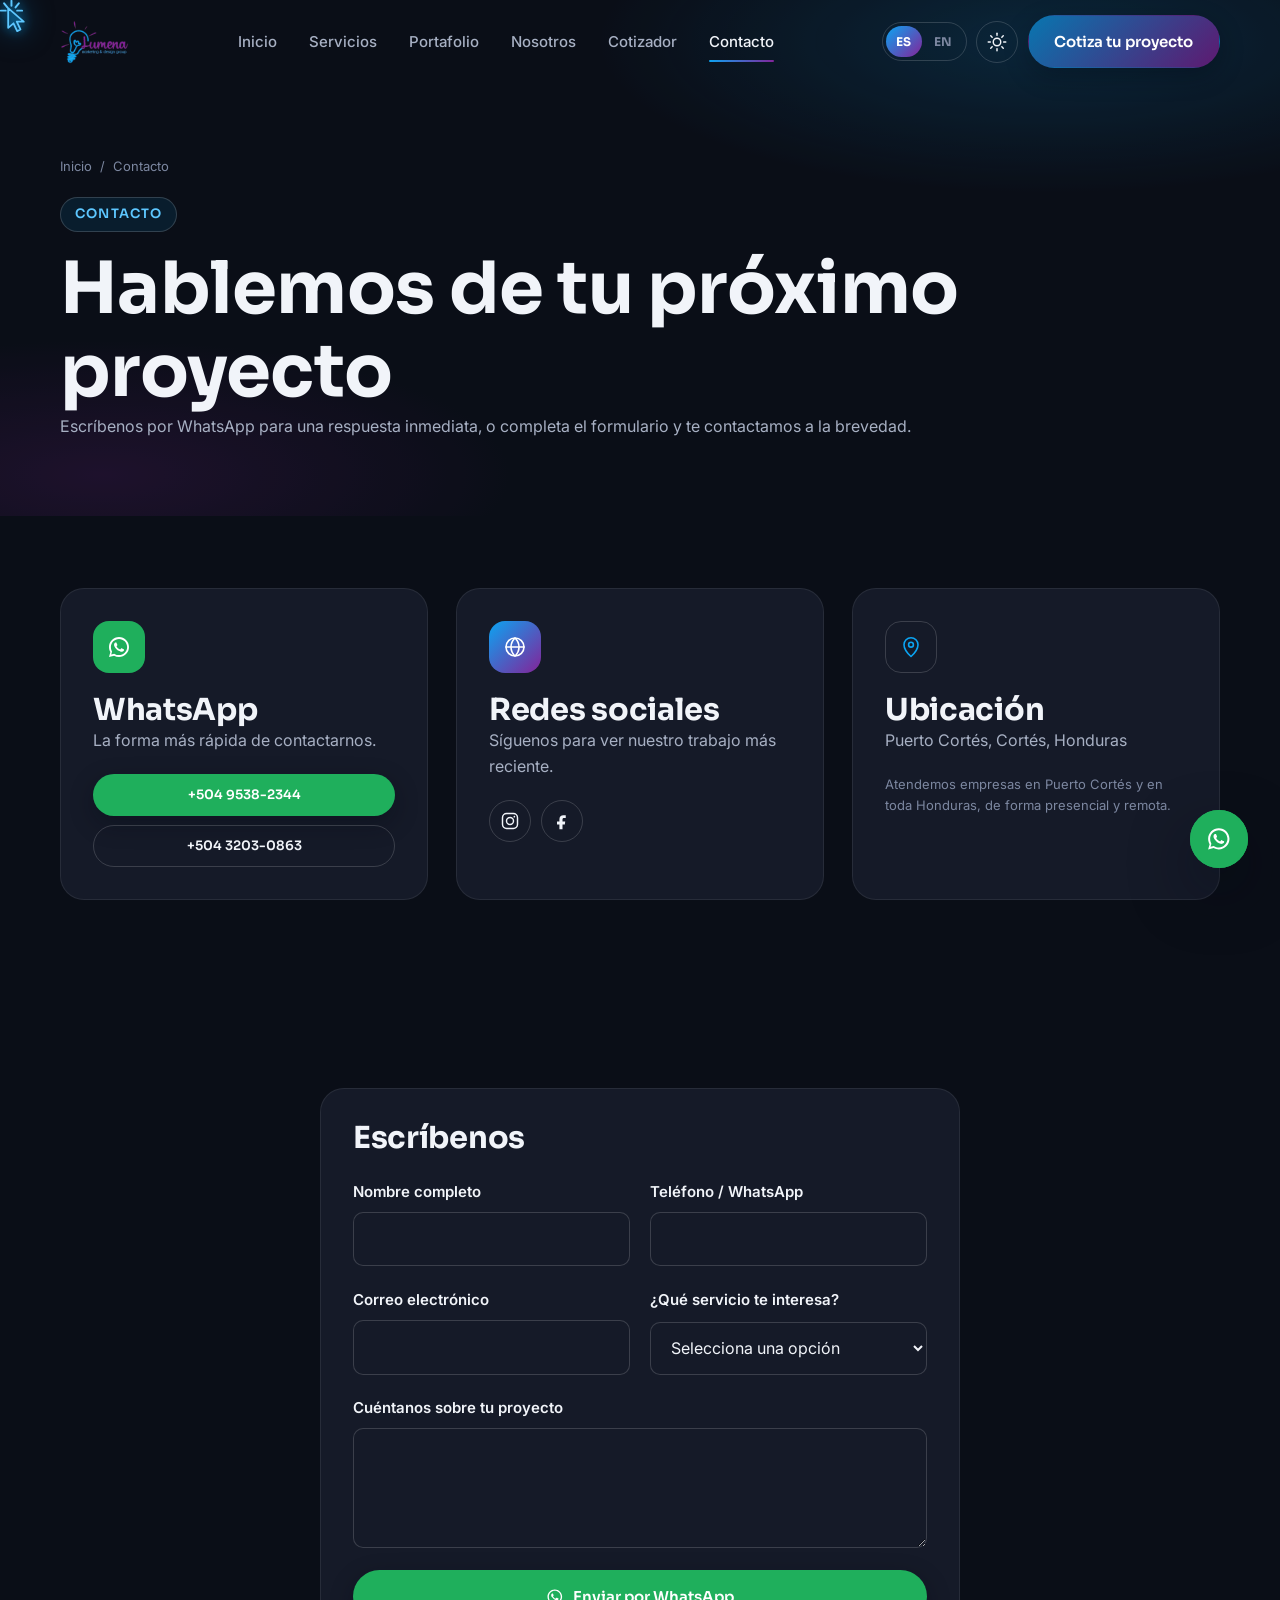
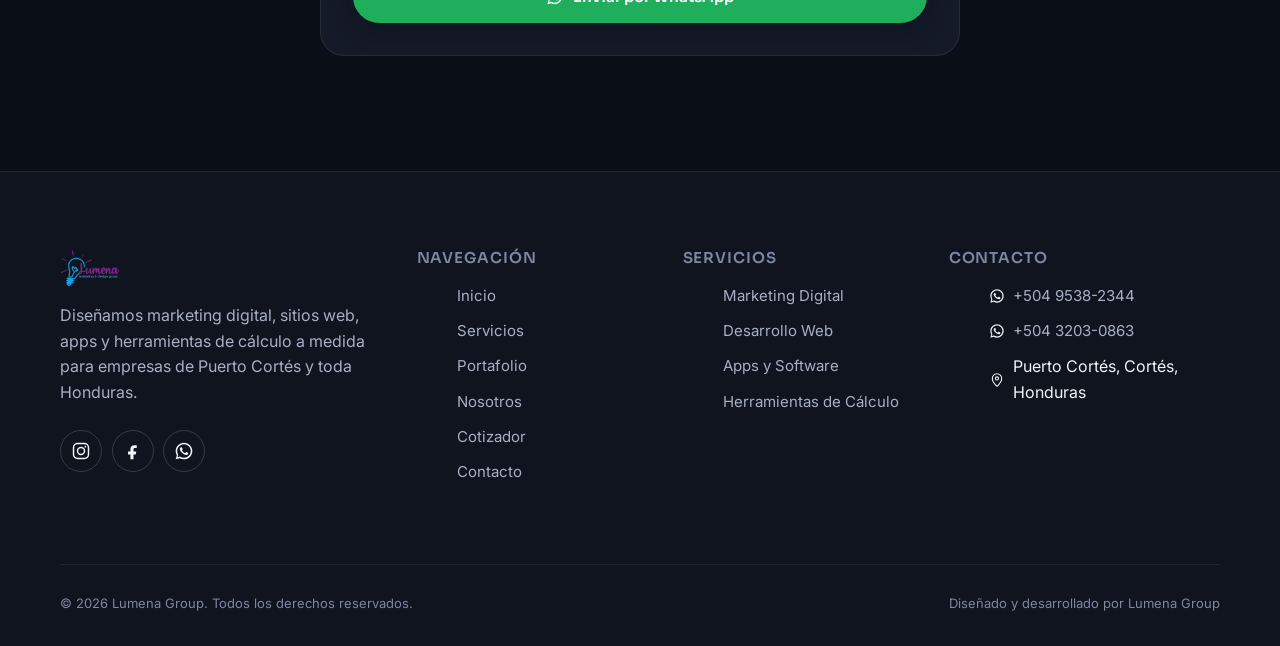
==== commit 11f847bf: "Add energized rays divider, neon cursor, and dynamic logo/card hover - Rays divider: rays now ignite" ====
--- a/contacto.html
+++ b/contacto.html
@@ -210,11 +210,11 @@
 
 <header class="navbar" id="navbar">
   <div class="container">
-    <a href="index.html" class="brand" aria-label="Lumena Group">
+    <a href="./" class="brand" aria-label="Lumena Group">
       <img src="assets/img/logo-lumena-transparent.png" alt="Lumena Group" width="70" height="44" style="height:44px;width:auto">
     </a>
     <nav class="nav-links" aria-label="Principal">
-      <a href="index.html" data-i18n="nav.home">Inicio</a>
+      <a href="./" data-i18n="nav.home">Inicio</a>
       <a href="servicios.html" data-i18n="nav.services">Servicios</a>
       <a href="portafolio.html" data-i18n="nav.portfolio">Portafolio</a>
       <a href="nosotros.html" data-i18n="nav.about">Nosotros</a>
@@ -238,7 +238,7 @@
 </header>
 
 <div class="mobile-panel">
-  <a href="index.html" data-i18n="nav.home">Inicio</a>
+  <a href="./" data-i18n="nav.home">Inicio</a>
   <a href="servicios.html" data-i18n="nav.services">Servicios</a>
   <a href="portafolio.html" data-i18n="nav.portfolio">Portafolio</a>
   <a href="nosotros.html" data-i18n="nav.about">Nosotros</a>
@@ -253,7 +253,7 @@
     <div class="hero-bg" aria-hidden="true"></div>
     <div class="container">
       <div class="breadcrumb reveal">
-        <a href="index.html" data-i18n="nav.home">Inicio</a> <span>/</span> <span data-i18n="nav.contact">Contacto</span>
+        <a href="./" data-i18n="nav.home">Inicio</a> <span>/</span> <span data-i18n="nav.contact">Contacto</span>
       </div>
       <span class="eyebrow reveal" data-i18n="contact.hero.eyebrow">Contacto</span>
       <h1 class="reveal-clip" style="margin-top:1rem;max-width:18ch" data-i18n="contact.hero.title">Hablemos de tu próximo proyecto</h1>
@@ -279,7 +279,7 @@
           <h3 data-i18n="contact.social.title">Redes sociales</h3>
           <p data-i18n="contact.social.desc">Síguenos para ver nuestro trabajo más reciente.</p>
           <div class="social-row" style="margin-top:1.25rem">
-            <a class="icon-btn" href="https://www.instagram.com/lumenamkt?igsh=MTdiOXc4M3N5MjI0Yw==" target="_blank" rel="noopener" aria-label="Instagram">
+            <a class="icon-btn" href="https://www.instagram.com/lumenamkt/" target="_blank" rel="noopener" aria-label="Instagram">
               <svg class="icon"><use href="#icon-instagram"></use></svg>
             </a>
             <a class="icon-btn" href="https://www.facebook.com/share/1AxKSv87Qi/?mibextid=wwXIfr" target="_blank" rel="noopener" aria-label="Facebook">
@@ -355,12 +355,12 @@
   <div class="container">
     <div class="footer-grid">
       <div class="footer-brand">
-        <a href="index.html" class="brand" aria-label="Lumena Group">
+        <a href="./" class="brand" aria-label="Lumena Group">
           <img src="assets/img/logo-lumena-transparent.png" alt="Lumena Group" style="height:38px;width:auto">
         </a>
         <p data-i18n="footer.tagline">Diseñamos marketing digital, sitios web, apps y herramientas de cálculo a medida para empresas de Puerto Cortés y toda Honduras.</p>
         <div class="social-row">
-          <a class="icon-btn" href="https://www.instagram.com/lumenamkt?igsh=MTdiOXc4M3N5MjI0Yw==" target="_blank" rel="noopener" aria-label="Instagram">
+          <a class="icon-btn" href="https://www.instagram.com/lumenamkt/" target="_blank" rel="noopener" aria-label="Instagram">
             <svg class="icon"><use href="#icon-instagram"></use></svg>
           </a>
           <a class="icon-btn" href="https://www.facebook.com/share/1AxKSv87Qi/?mibextid=wwXIfr" target="_blank" rel="noopener" aria-label="Facebook">
@@ -374,7 +374,7 @@
       <div class="footer-col">
         <h4 data-i18n="footer.nav.title">Navegación</h4>
         <ul>
-          <li><a href="index.html" data-i18n="nav.home">Inicio</a></li>
+          <li><a href="./" data-i18n="nav.home">Inicio</a></li>
           <li><a href="servicios.html" data-i18n="nav.services">Servicios</a></li>
           <li><a href="portafolio.html" data-i18n="nav.portfolio">Portafolio</a></li>
           <li><a href="nosotros.html" data-i18n="nav.about">Nosotros</a></li>
@@ -413,6 +413,7 @@
 
 <script src="assets/js/i18n.js" defer></script>
 <script src="assets/js/main.js" defer></script>
+<script src="assets/js/cursor.js" defer></script>
 <script src="assets/js/contact.js" defer></script>
 </body>
 </html>
--- a/assets/css/style.css
+++ b/assets/css/style.css
@@ -19,6 +19,7 @@
 
 /* ---------- Design tokens ---------- */
 :root {
+  color-scheme: dark;
   /* Brand */
   --brand-blue: #0BA4F2;
   --brand-blue-dark: #0876B0;
@@ -75,6 +76,7 @@
 
   --font-heading: "Sora", "Segoe UI", system-ui, sans-serif;
   --font-body: "Inter", "Segoe UI", system-ui, sans-serif;
+  --font-mono: "JetBrains Mono", ui-monospace, "SFMono-Regular", Menlo, monospace;
 
   /* Layout */
   --container-w: 1240px;
@@ -90,6 +92,7 @@
 }
 
 :root[data-theme="light"] {
+  color-scheme: light;
   --bg: #F5F7FB;
   --bg-elevated: #FFFFFF;
   --surface: #FFFFFF;
@@ -401,7 +404,9 @@
 .hero-grid { display: grid; grid-template-columns: 1.05fr 0.95fr; gap: clamp(2rem, 5vw, 4rem); align-items: center; }
 @media (max-width: 960px) { .hero-grid { grid-template-columns: 1fr; } }
 
-.hero h1 { margin-top: 1.1rem; font-size: clamp(2.6rem, 1.9rem + 3vw, 4.75rem); font-weight: 800; letter-spacing: -0.02em; }
+.hero h1 { margin-top: 1.1rem; font-size: clamp(2.5rem, 1.9rem + 2.8vw, 4.4rem); font-weight: 800; letter-spacing: -0.025em; line-height: 1.08; text-wrap: balance; }
+.hero h1 .text-gradient { filter: drop-shadow(0 0 22px color-mix(in srgb, var(--brand-blue) 45%, transparent)); }
+:root[data-theme="light"] .hero h1 .text-gradient { filter: none; }
 .hero .lede { font-size: var(--fs-md); margin-top: 1.25rem; max-width: 52ch; }
 .hero-cta { display: flex; flex-wrap: wrap; gap: 1rem; margin-top: 2.25rem; }
 .hero-stats { display: flex; gap: clamp(1.5rem, 4vw, 3rem); margin-top: 3rem; flex-wrap: wrap; }
@@ -428,7 +433,6 @@
   mask-image: radial-gradient(ellipse 62% 58% at 48% 50%, black 45%, transparent 92%);
 }
 :root[data-theme="light"] .hero-visual-img { display: none; }
-@media (max-width: 640px) { .hero-visual-img { display: none; } }
 .floating-chip {
   position: absolute;
   display: flex; align-items: center; gap: 0.5rem;
@@ -448,13 +452,55 @@
   0%, 100% { transform: translateY(0); }
   50% { transform: translateY(-12px); }
 }
-.orbit-ring { animation: orbit-spin 48s linear infinite; }
-.orbit-ring.r2 { animation-duration: 64s; animation-direction: reverse; }
-.orbit-ring.r3 { animation-duration: 36s; }
-/* Mobile hero: drop the decorative floating chips so headline + CTA lead immediately
-   (content-priority) — this is a deliberate mobile layout decision, not a shrunk desktop visual. */
+/* Mobile hero: keep the artwork + floating chips, just scaled down — a smaller,
+   purpose-sized version rather than a shrunk desktop layout or an omitted visual. */
 @media (max-width: 640px) {
-  .hero-visual { display: none; }
+  .hero-visual { min-height: 230px; max-width: 340px; margin-top: 1rem; }
+  .floating-chip { padding: 0.45rem 0.7rem; font-size: 0.7rem; gap: 0.35rem; }
+  .floating-chip svg { width: 0.9rem; height: 0.9rem; }
+}
+
+/* Hero marquee: an infinite ticker of what Lumena does, sitting on the same
+   hero-bg/particle canvas so it reads as part of the hero, not a boxed-off
+   section. Two identical tracks side by side, animated -50% so the seam
+   between the loop's end and its repeat is invisible. */
+.hero-marquee {
+  position: relative;
+  margin-top: clamp(2.5rem, 6vw, 4.5rem);
+  padding-top: clamp(1.1rem, 2.5vw, 1.6rem);
+  border-top: 1px solid var(--border);
+  overflow: hidden;
+  -webkit-mask-image: linear-gradient(90deg, transparent, #000 8%, #000 92%, transparent);
+  mask-image: linear-gradient(90deg, transparent, #000 8%, #000 92%, transparent);
+}
+.hero-marquee-track {
+  display: flex;
+  width: max-content;
+  animation: hero-marquee-scroll 26s linear infinite;
+}
+.hero-marquee-set {
+  display: flex;
+  align-items: center;
+  flex-shrink: 0;
+}
+.hero-marquee-item {
+  font-family: var(--font-mono);
+  font-size: 0.78rem;
+  font-weight: 500;
+  text-transform: uppercase;
+  letter-spacing: 0.06em;
+  color: var(--text-muted);
+  white-space: nowrap;
+  padding-inline: clamp(1rem, 2.2vw, 1.6rem);
+}
+.hero-marquee-item::after {
+  content: "\2022";
+  margin-left: clamp(1rem, 2.2vw, 1.6rem);
+  color: var(--brand-blue);
+}
+@keyframes hero-marquee-scroll {
+  from { transform: translateX(0); }
+  to { transform: translateX(-50%); }
 }
 
 /* ---------- Cards ---------- */
@@ -465,7 +511,12 @@
   padding: clamp(1.5rem, 2.5vw, 2.1rem);
   transition: transform var(--dur-base) var(--ease-out), border-color var(--dur-base), box-shadow var(--dur-base);
 }
-.card:hover { transform: translateY(-4px); border-color: var(--border-strong); box-shadow: var(--shadow-lg); }
+/* .card.card (repeated class) bumps specificity past .reveal.is-visible's
+   `transform: none` — same equal-specificity/source-order trap as the logo
+   hover fix above. Every service/portfolio/testimonial card also carries
+   .reveal, so without this the lift-on-hover silently stopped working the
+   moment a card had already scrolled into view once. */
+.card.card:hover { transform: translateY(-4px); border-color: var(--border-strong); box-shadow: var(--shadow-lg); }
 
 .icon-tile {
   width: 52px; height: 52px;
@@ -516,7 +567,32 @@
   margin-block: var(--section-py);
   color: var(--border-strong);
 }
-.rays-divider svg { width: clamp(64px, 10vw, 96px); height: auto; color: var(--brand-blue); opacity: 0.55; }
+.rays-divider svg { width: clamp(64px, 10vw, 96px); height: auto; }
+/* Each ray carries its own color/opacity/glow transition — not just a shared
+   one on the <svg> — so every line genuinely ignites in sequence instead of
+   all five silently turning blue together while only their fade is staggered. */
+.rays-divider svg line {
+  stroke: var(--text-muted);
+  opacity: 0.22;
+  transition: stroke 0.5s var(--ease-out), opacity 0.5s var(--ease-out), filter 0.5s var(--ease-out);
+}
+.rays-divider.is-visible svg line {
+  stroke: var(--brand-blue);
+  opacity: 1;
+  filter: drop-shadow(0 0 8px color-mix(in srgb, var(--brand-blue) 90%, transparent));
+}
+.rays-divider svg line:nth-child(1) { transition-delay: 0s; }
+.rays-divider svg line:nth-child(2) { transition-delay: 0.12s; }
+.rays-divider svg line:nth-child(3) { transition-delay: 0.12s; }
+.rays-divider svg line:nth-child(4) { transition-delay: 0.24s; }
+.rays-divider svg line:nth-child(5) { transition-delay: 0.24s; }
+/* Once every ray has finished igniting (last delay 0.24s + 0.5s transition),
+   the whole icon settles into a stronger, slower breathing glow. */
+.rays-divider.is-visible svg { animation: rays-pulse 3.2s var(--ease-in-out) 0.85s infinite; }
+@keyframes rays-pulse {
+  0%, 100% { filter: drop-shadow(0 0 7px color-mix(in srgb, var(--brand-blue) 80%, transparent)); }
+  50% { filter: drop-shadow(0 0 20px color-mix(in srgb, var(--brand-blue) 100%, transparent)); }
+}
 .rays-divider::before, .rays-divider::after {
   content: "";
   flex: 1;
@@ -589,6 +665,40 @@
 }
 .logo-badge img { width: 100%; height: auto; }
 
+/* Live-site preview (browser-window frame around a real screenshot) —
+   same neutral chrome-dot language as .dash-mock-head, so both case
+   mockups read as one family instead of two unrelated treatments. */
+.site-preview {
+  display: block;
+  width: 100%;
+  border-radius: var(--radius-md);
+  overflow: hidden;
+  box-shadow: var(--shadow-lg);
+  border: 1px solid var(--border);
+  background: var(--surface);
+  transition: transform var(--dur-base) var(--ease-out), box-shadow var(--dur-base) var(--ease-out);
+}
+.site-preview:hover { transform: translateY(-4px); box-shadow: var(--shadow-glow-blue); }
+.site-preview-bar {
+  display: flex;
+  align-items: center;
+  gap: 0.4rem;
+  padding: 0.6rem 0.8rem;
+  background: var(--surface-2);
+  border-bottom: 1px solid var(--border);
+}
+.site-preview-bar span:not(.site-preview-url) { width: 9px; height: 9px; border-radius: 50%; background: var(--border-strong); }
+.site-preview-url {
+  margin-left: 0.5rem;
+  font-family: var(--font-mono);
+  font-size: 0.7rem;
+  color: var(--text-muted);
+  white-space: nowrap;
+  overflow: hidden;
+  text-overflow: ellipsis;
+}
+.site-preview img { display: block; width: 100%; height: auto; }
+
 .case-body { padding: clamp(1.75rem, 3vw, 2.75rem); }
 .case-body .tag-list { display: flex; gap: 0.5rem; flex-wrap: wrap; margin-bottom: 1rem; }
 .case-body ul { display: grid; gap: 0.65rem; margin-top: 1.4rem; }
@@ -600,27 +710,6 @@
 }
 .case-result div b { font-family: var(--font-heading); font-size: var(--fs-lg); display: block; }
 .case-result div span { font-size: var(--fs-xs); color: var(--text-muted); }
-
-/* Dashboard mockup (Corporación Industrial de Sula case) */
-.dash-mock { width: 100%; display: grid; gap: 0.75rem; }
-.dash-mock-head { display: flex; align-items: center; gap: 0.5rem; margin-bottom: 0.25rem; }
-.dash-mock-head span { width: 9px; height: 9px; border-radius: 50%; background: var(--border-strong); }
-.dash-grid { display: grid; grid-template-columns: repeat(2, 1fr); gap: 0.65rem; }
-.dash-tile {
-  background: var(--surface);
-  border: 1px solid var(--border);
-  border-radius: var(--radius-sm);
-  padding: 0.85rem;
-  display: grid; gap: 0.45rem;
-}
-.dash-tile-icon {
-  width: 30px; height: 30px; border-radius: 8px;
-  display: flex; align-items: center; justify-content: center;
-  color: #fff;
-}
-.dash-tile-icon svg { width: 1rem; height: 1rem; }
-.dash-tile b { font-size: 0.72rem; font-family: var(--font-heading); line-height: 1.3; }
-.dash-tile span { font-size: 0.63rem; color: var(--text-muted); }
 
 /* ---------- Testimonials ---------- */
 .testimonial-card {
@@ -648,7 +737,11 @@
 .timeline::before {
   content: "";
   position: absolute;
-  top: 15px;
+  /* Sits just below the outline numerals (max height 3.1rem, see
+     .timeline-step::before) instead of at a fixed pixel value — that
+     used to land mid-glyph, and since the numbers are hollow (transparent
+     fill), the line showed straight through their counters/gaps. */
+  top: 3.1rem;
   left: 6%;
   right: 6%;
   height: 1px;
@@ -660,16 +753,17 @@
 .timeline.is-drawn::before { transform: scaleX(1); }
 @media (max-width: 860px) { .timeline { grid-template-columns: repeat(2, 1fr); } .timeline::before { display: none; } }
 @media (max-width: 560px) { .timeline { grid-template-columns: 1fr; } }
-.timeline-step { position: relative; padding-top: 2.5rem; }
+.timeline-step { position: relative; padding-top: 4.5rem; }
 .timeline-step::before {
   counter-increment: step;
   content: counter(step, decimal-leading-zero);
   font-family: var(--font-heading);
-  font-size: var(--fs-lg);
-  font-weight: 700;
+  font-weight: 800;
+  font-size: clamp(2.4rem, 2rem + 1.5vw, 3.1rem);
+  line-height: 1;
   color: transparent;
   -webkit-text-stroke: 1.5px var(--border-strong);
-  position: absolute; top: -0.5rem; left: 0;
+  position: absolute; top: 0; left: 0;
 }
 
 /* ---------- Form ---------- */
@@ -833,8 +927,12 @@
   width: auto;
   object-fit: contain;
 }
-.logo-cloud-item:hover, .logo-cloud-item:focus-visible {
-  transform: translateY(-3px);
+/* Qualified with .logo-cloud so this beats .reveal.is-visible's `transform:
+   none` on specificity (both are 0,2,0 otherwise, and .reveal.is-visible
+   sits later in the file — without this, the hover scale gets silently
+   cancelled the instant the logo has scrolled into view once). */
+.logo-cloud .logo-cloud-item:hover, .logo-cloud .logo-cloud-item:focus-visible {
+  transform: translateY(-3px) scale(1.18);
 }
 
 /* ---------- WhatsApp floating button ---------- */
@@ -909,6 +1007,40 @@
   }
 }
 
+/* ---------- Neon cursor (desktop + dark theme only, see cursor.js) ---------- */
+html.has-neon-cursor:not([data-theme="light"]),
+html.has-neon-cursor:not([data-theme="light"]) * {
+  cursor: none !important;
+}
+.neon-cursor {
+  position: fixed;
+  top: 0;
+  left: 0;
+  width: 36px;
+  height: 36px;
+  pointer-events: none;
+  z-index: 9999;
+  color: var(--brand-blue-light);
+  opacity: 0;
+  filter:
+    drop-shadow(0 0 6px color-mix(in srgb, var(--brand-blue) 85%, transparent))
+    drop-shadow(0 0 14px color-mix(in srgb, var(--brand-blue) 50%, transparent));
+  transition: opacity 0.25s ease-out, filter 0.25s ease-out, color 0.25s ease-out;
+  will-change: transform;
+}
+.neon-cursor svg { width: 100%; height: 100%; display: block; transition: transform 0.2s var(--ease-out); }
+:root[data-theme="light"] .neon-cursor { display: none; }
+html.has-neon-cursor:not([data-theme="light"]) .neon-cursor { opacity: 1; }
+.neon-cursor.is-hidden { opacity: 0 !important; }
+.neon-cursor.is-hover {
+  color: var(--brand-purple-light);
+  filter:
+    drop-shadow(0 0 8px color-mix(in srgb, var(--brand-purple) 95%, transparent))
+    drop-shadow(0 0 20px color-mix(in srgb, var(--brand-purple) 65%, transparent));
+}
+.neon-cursor.is-hover svg { transform: scale(1.2); }
+.neon-cursor.is-down svg { transform: scale(0.85); }
+
 /* ---------- Reveal animation classes ---------- */
 .reveal { opacity: 0; transform: translateY(28px); }
 .reveal.is-visible { opacity: 1; transform: none; }
